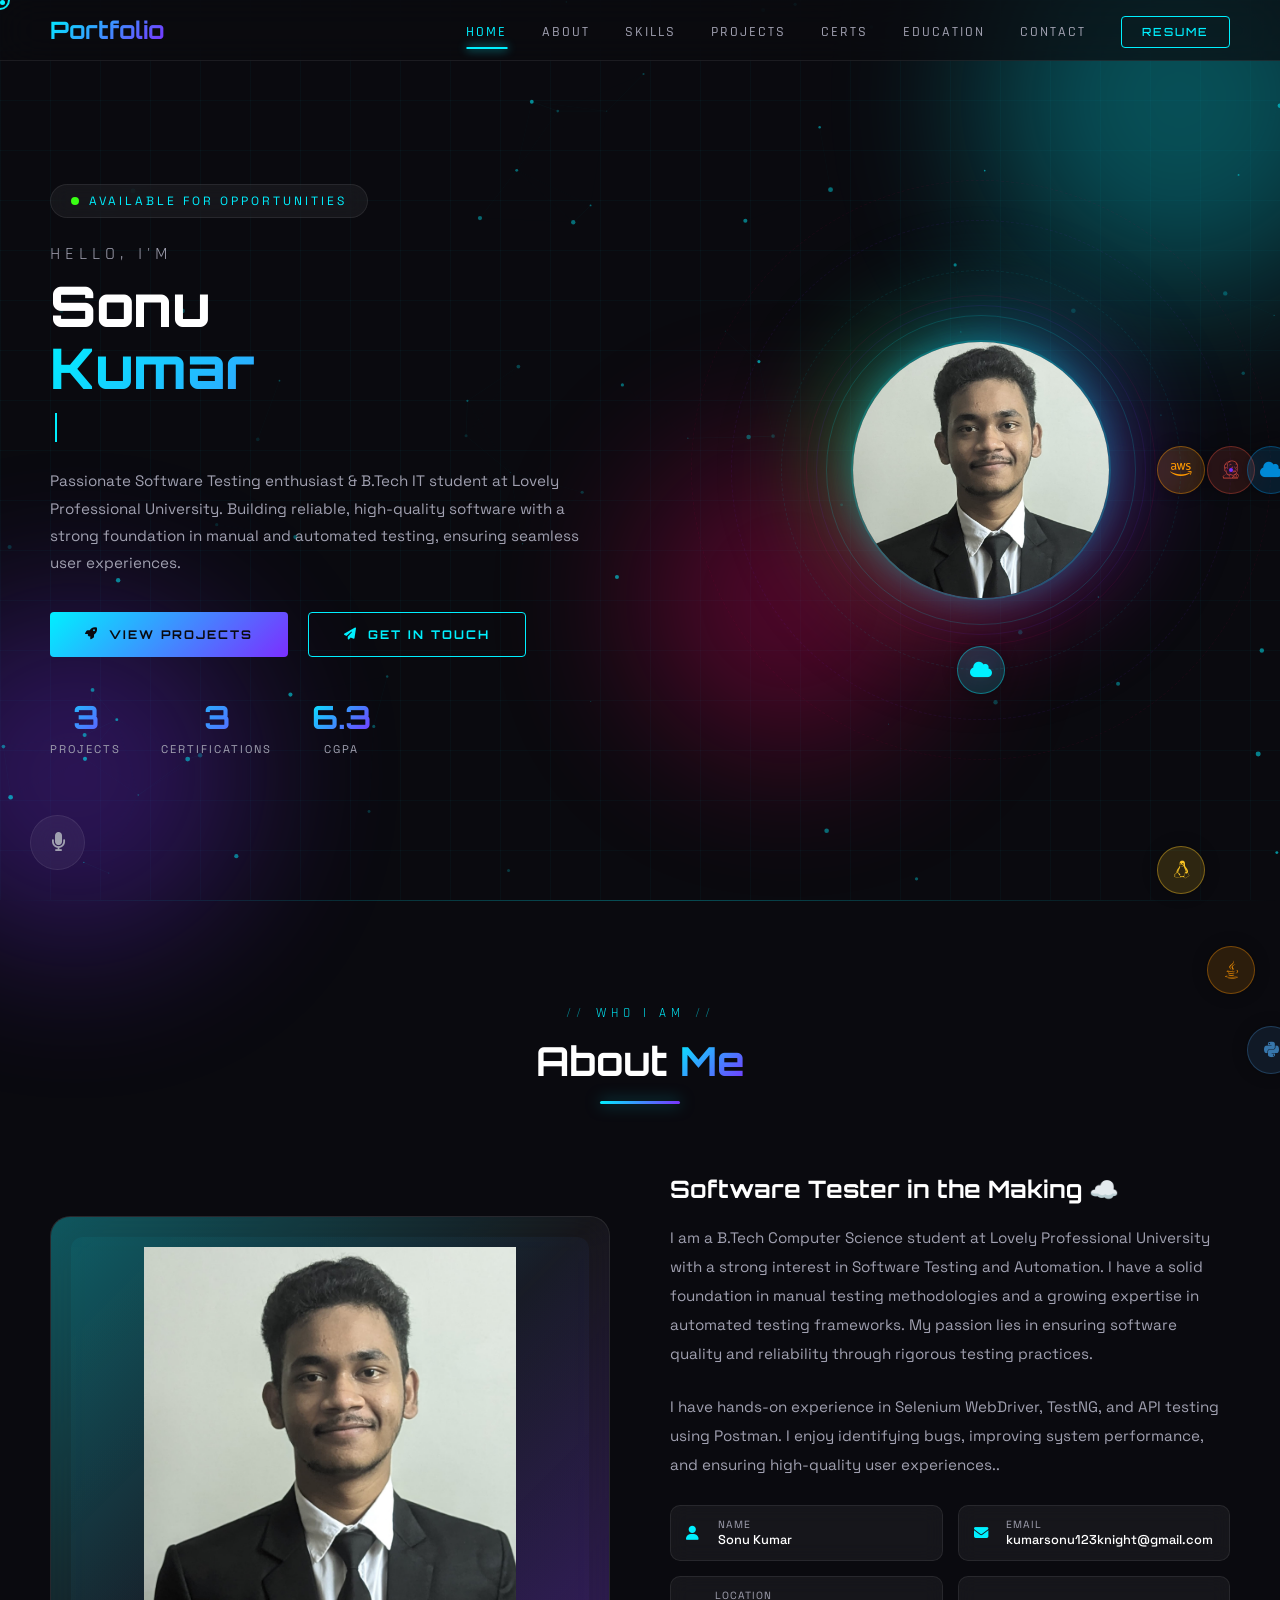
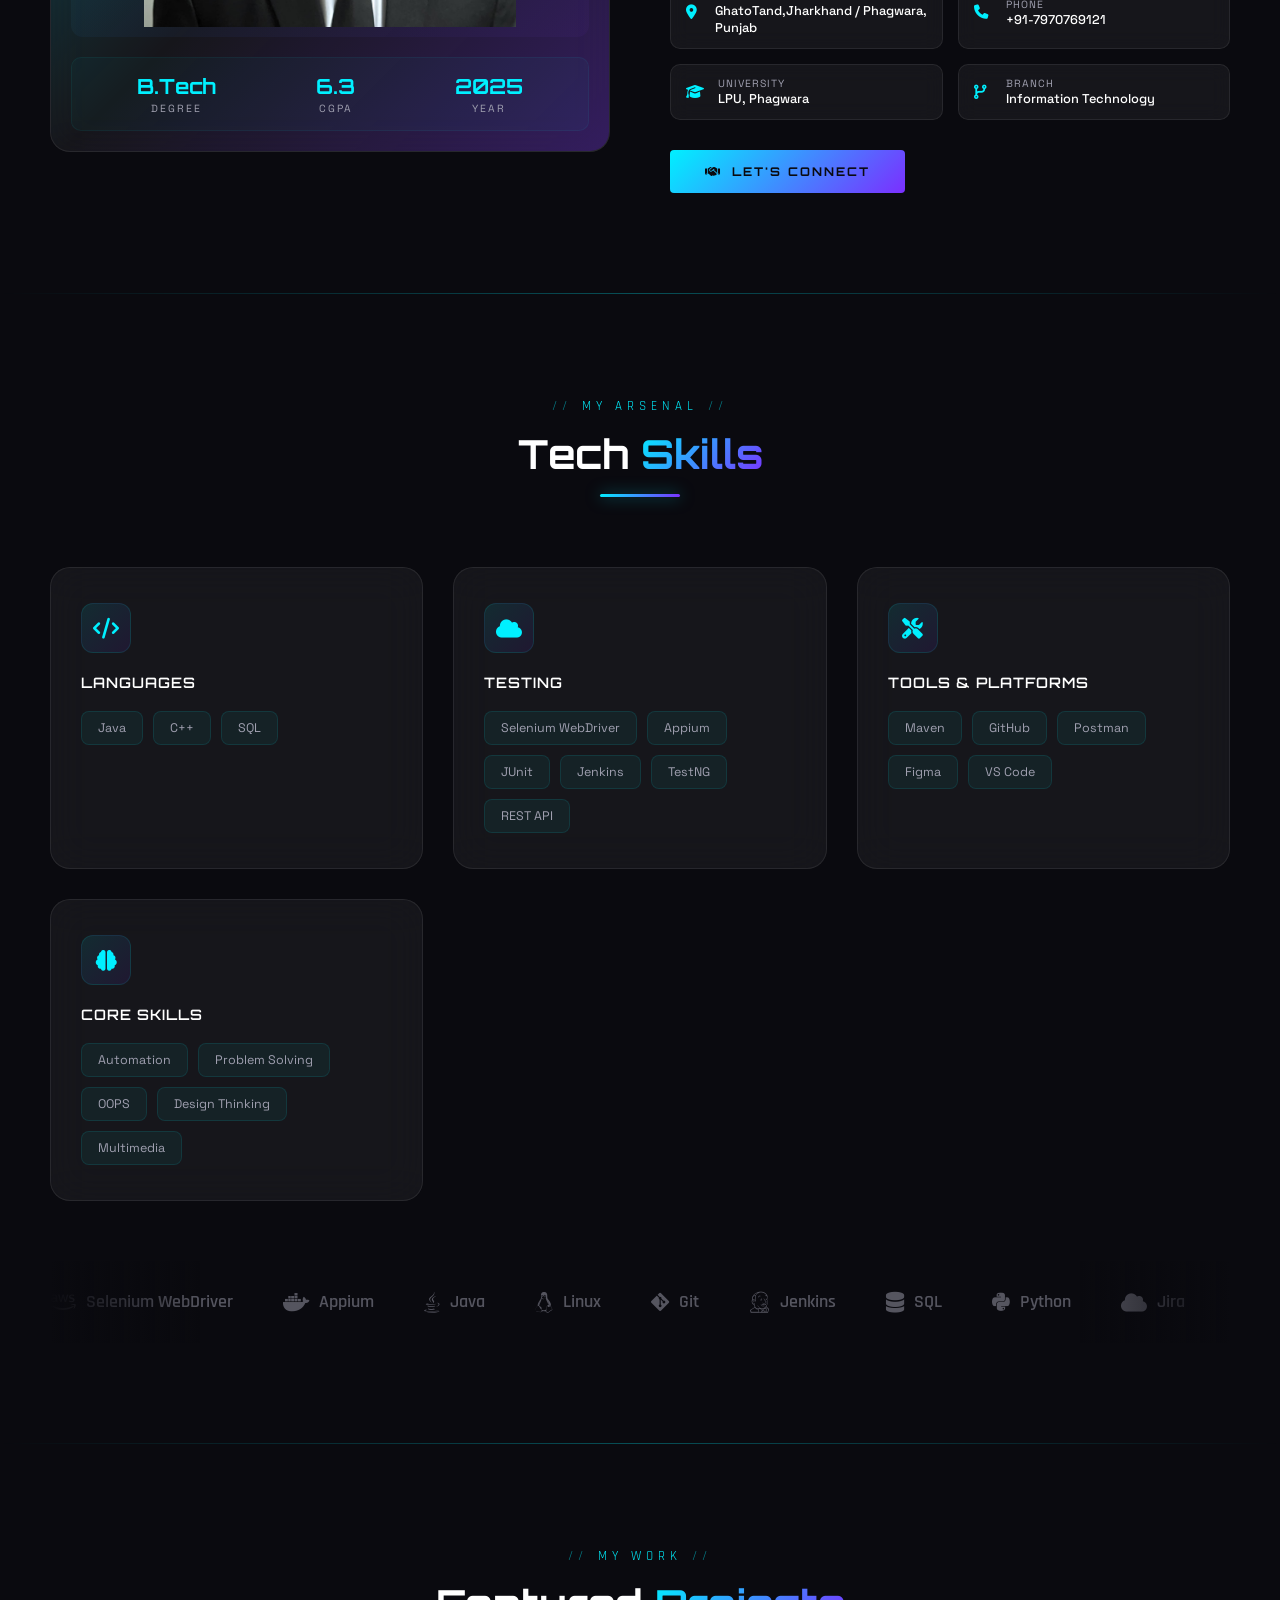
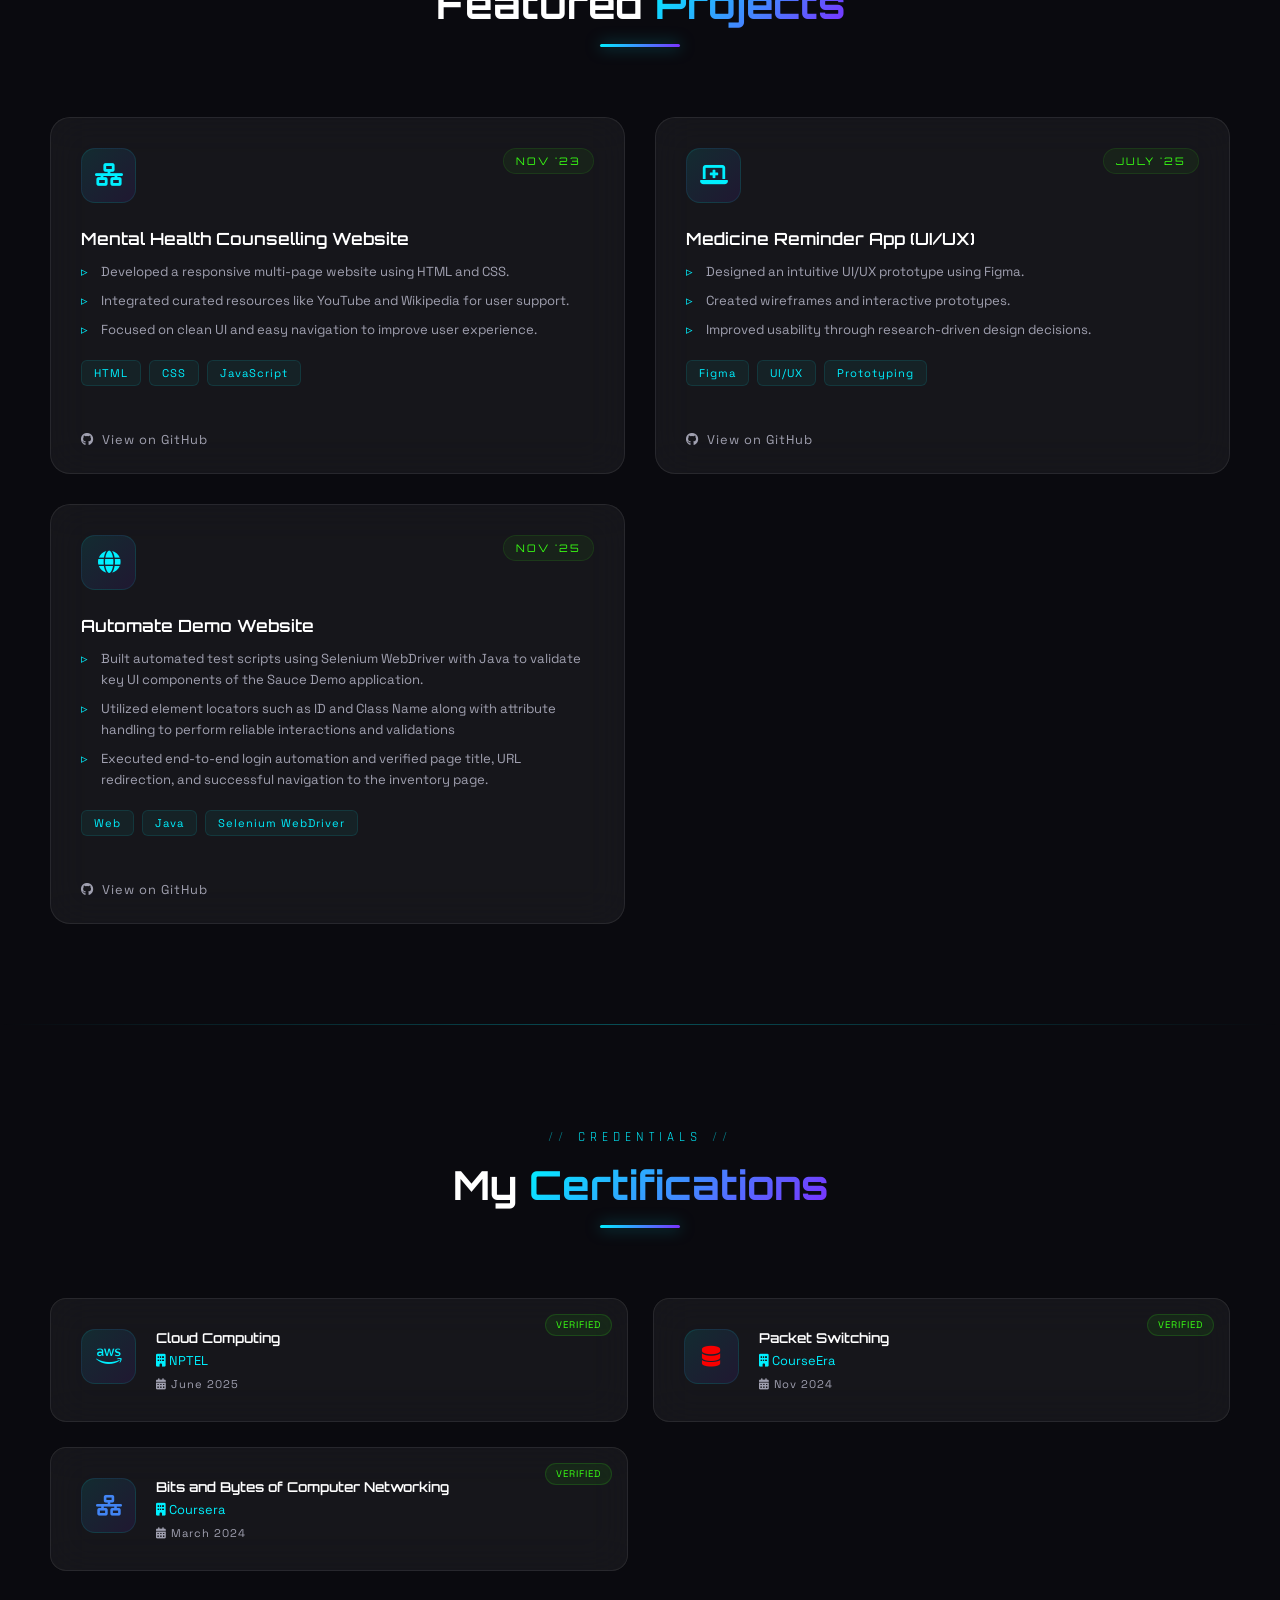
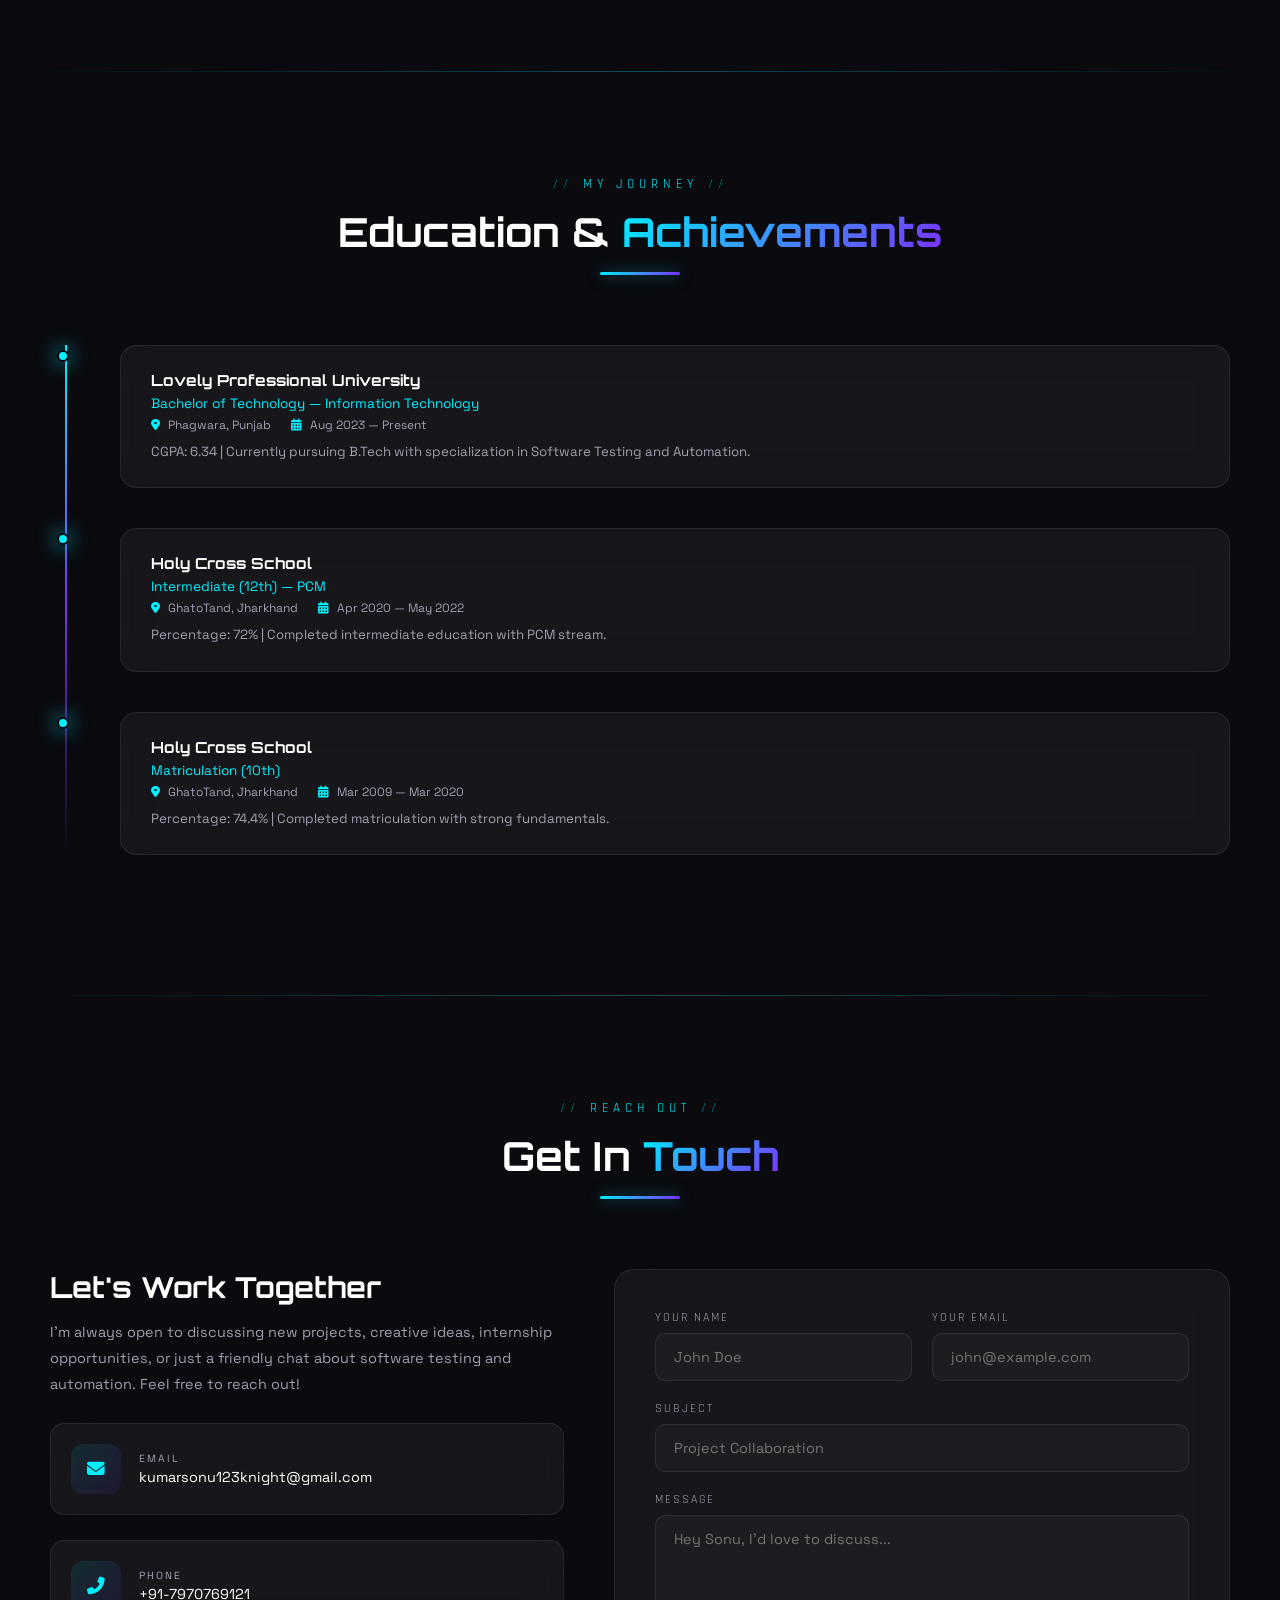
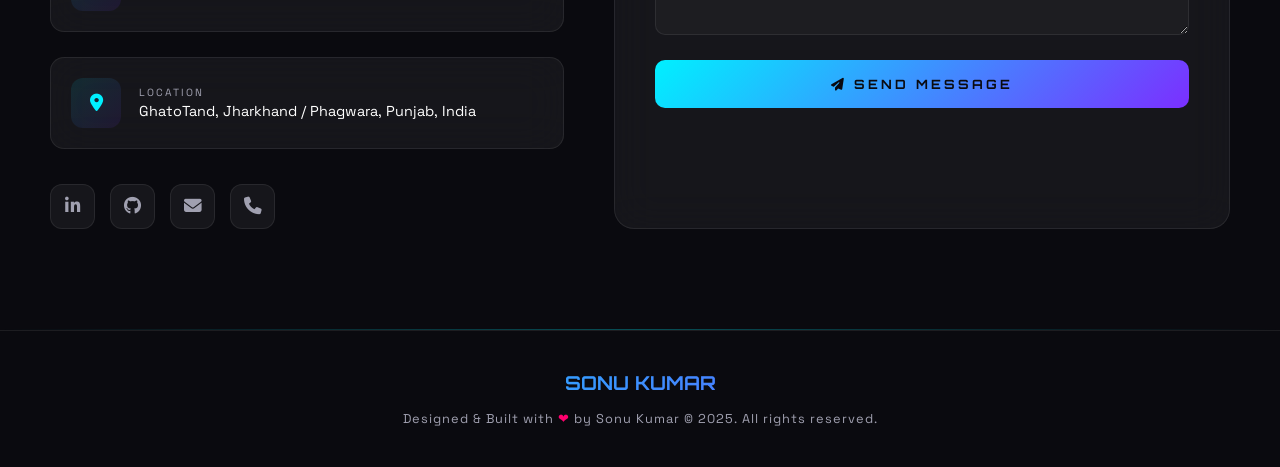
==== index2.html @ df50137b "SonuXPortfolio" ====
<!DOCTYPE html>
<html lang="en">



<!DOCTYPE html>
<html lang="en">
<head>
    <meta charset="UTF-8">
    <meta name="viewport" content="width=device-width, initial-scale=1.0">
    <title>Sonu Kumar | Software Testing Enthusiast</title>
    <link href="https://fonts.googleapis.com/css2?family=Orbitron:wght@400;500;600;700;800;900&family=Rajdhani:wght@300;400;500;600;700&family=Space+Grotesk:wght@300;400;500;600;700&display=swap" rel="stylesheet">
    <link rel="stylesheet" href="https://cdnjs.cloudflare.com/ajax/libs/font-awesome/6.5.0/css/all.min.css">
    <style>
        /* ===== CSS VARIABLES ===== */
        :root {
            --primary: #00f0ff;
            --secondary: #7b2fff;
            --accent: #ff006e;
            --neon-green: #39ff14;
            --neon-blue: #00f0ff;
            --neon-purple: #7b2fff;
            --neon-pink: #ff006e;
            --dark-bg: #0a0a0f;
            --card-bg: rgba(255, 255, 255, 0.03);
            --glass-bg: rgba(255, 255, 255, 0.05);
            --glass-border: rgba(255, 255, 255, 0.08);
            --text-primary: #ffffff;
            --text-secondary: #a0a0b0;
            --gradient-1: linear-gradient(135deg, #00f0ff, #7b2fff);
            --gradient-2: linear-gradient(135deg, #7b2fff, #ff006e);
            --gradient-3: linear-gradient(135deg, #ff006e, #00f0ff);
        }

        /* ===== RESET & BASE ===== */
        * {
            margin: 0;
            padding: 0;
            box-sizing: border-box;
        }

        html {
            scroll-behavior: smooth;
            scrollbar-width: thin;
            scrollbar-color: var(--primary) var(--dark-bg);
        }

        ::-webkit-scrollbar {
            width: 6px;
        }

        ::-webkit-scrollbar-track {
            background: var(--dark-bg);
        }

        ::-webkit-scrollbar-thumb {
            background: var(--primary);
            border-radius: 3px;
        }

        body {
            font-family: 'Space Grotesk', sans-serif;
            background: var(--dark-bg);
            color: var(--text-primary);
            overflow-x: hidden;
            position: relative;
        }

        /* ===== ANIMATED BACKGROUND ===== */
        .bg-animation {
            position: fixed;
            top: 0;
            left: 0;
            width: 100%;
            height: 100%;
            z-index: -2;
            background: var(--dark-bg);
        }

        .bg-grid {
            position: fixed;
            top: 0;
            left: 0;
            width: 100%;
            height: 100%;
            z-index: -1;
            background-image: 
                linear-gradient(rgba(0, 240, 255, 0.03) 1px, transparent 1px),
                linear-gradient(90deg, rgba(0, 240, 255, 0.03) 1px, transparent 1px);
            background-size: 50px 50px;
            animation: gridMove 20s linear infinite;
        }

        @keyframes gridMove {
            0% { transform: translate(0, 0); }
            100% { transform: translate(50px, 50px); }
        }

        .floating-orb {
            position: fixed;
            border-radius: 50%;
            filter: blur(80px);
            opacity: 0.3;
            animation: floatOrb 15s ease-in-out infinite;
            z-index: -1;
        }

        .orb-1 {
            width: 400px;
            height: 400px;
            background: var(--primary);
            top: -100px;
            right: -100px;
            animation-delay: 0s;
        }

        .orb-2 {
            width: 350px;
            height: 350px;
            background: var(--secondary);
            bottom: -50px;
            left: -100px;
            animation-delay: -5s;
        }

        .orb-3 {
            width: 300px;
            height: 300px;
            background: var(--accent);
            top: 50%;
            left: 50%;
            animation-delay: -10s;
        }

        @keyframes floatOrb {
            0%, 100% { transform: translate(0, 0) scale(1); }
            25% { transform: translate(100px, -50px) scale(1.1); }
            50% { transform: translate(-50px, 100px) scale(0.9); }
            75% { transform: translate(-100px, -100px) scale(1.05); }
        }

        /* ===== PARTICLE CANVAS ===== */
        #particles-canvas {
            position: fixed;
            top: 0;
            left: 0;
            width: 100%;
            height: 100%;
            z-index: -1;
            pointer-events: none;
        }

        /* ===== CURSOR ===== */
        .custom-cursor {
            width: 20px;
            height: 20px;
            border: 2px solid var(--primary);
            border-radius: 50%;
            position: fixed;
            pointer-events: none;
            z-index: 10000;
            transition: transform 0.1s ease, background 0.3s ease;
            mix-blend-mode: difference;
        }

        .cursor-dot {
            width: 5px;
            height: 5px;
            background: var(--primary);
            border-radius: 50%;
            position: fixed;
            pointer-events: none;
            z-index: 10001;
            transition: transform 0.05s ease;
        }

        /* ===== LOADING SCREEN ===== */
        .loader-screen {
            position: fixed;
            top: 0;
            left: 0;
            width: 100%;
            height: 100%;
            background: var(--dark-bg);
            z-index: 9999;
            display: flex;
            flex-direction: column;
            align-items: center;
            justify-content: center;
            transition: opacity 0.8s ease, visibility 0.8s ease;
        }

        .loader-screen.hidden {
            opacity: 0;
            visibility: hidden;
        }

        .loader-text {
            font-family: 'Orbitron', sans-serif;
            font-size: 1.5rem;
            color: var(--primary);
            margin-bottom: 30px;
            letter-spacing: 8px;
            animation: loaderPulse 1.5s ease-in-out infinite;
        }

        @keyframes loaderPulse {
            0%, 100% { opacity: 0.3; }
            50% { opacity: 1; }
        }

        .loader-bar-container {
            width: 300px;
            height: 3px;
            background: rgba(255, 255, 255, 0.1);
            border-radius: 2px;
            overflow: hidden;
        }

        .loader-bar {
            width: 0%;
            height: 100%;
            background: var(--gradient-1);
            border-radius: 2px;
            animation: loadBar 2s ease-in-out forwards;
        }

        @keyframes loadBar {
            0% { width: 0%; }
            50% { width: 70%; }
            100% { width: 100%; }
        }

        .loader-percent {
            font-family: 'Orbitron', sans-serif;
            font-size: 0.8rem;
            color: var(--text-secondary);
            margin-top: 15px;
            letter-spacing: 3px;
        }

        /* ===== NAVBAR ===== */
        .navbar {
            position: fixed;
            top: 0;
            left: 0;
            width: 100%;
            padding: 15px 50px;
            display: flex;
            justify-content: space-between;
            align-items: center;
            z-index: 1000;
            backdrop-filter: blur(20px);
            -webkit-backdrop-filter: blur(20px);
            background: rgba(10, 10, 15, 0.7);
            border-bottom: 1px solid var(--glass-border);
            transition: all 0.3s ease;
        }

        .navbar.scrolled {
            padding: 10px 50px;
            background: rgba(10, 10, 15, 0.9);
        }

        .nav-logo {
            font-family: 'Orbitron', sans-serif;
            font-size: 1.5rem;
            font-weight: 700;
            background: var(--gradient-1);
            -webkit-background-clip: text;
            -webkit-text-fill-color: transparent;
            background-clip: text;
            cursor: pointer;
            position: relative;
        }

        .nav-logo::after {
            content: '';
            position: absolute;
            bottom: -5px;
            left: 0;
            width: 100%;
            height: 2px;
            background: var(--gradient-1);
            transform: scaleX(0);
            transition: transform 0.3s ease;
        }

        .nav-logo:hover::after {
            transform: scaleX(1);
        }

        .nav-links {
            display: flex;
            gap: 35px;
            list-style: none;
            align-items: center;
        }

        .nav-links a {
            text-decoration: none;
            color: var(--text-secondary);
            font-size: 0.85rem;
            font-weight: 500;
            letter-spacing: 2px;
            text-transform: uppercase;
            transition: all 0.3s ease;
            position: relative;
            font-family: 'Rajdhani', sans-serif;
        }

        .nav-links a::before {
            content: '';
            position: absolute;
            bottom: -8px;
            left: 50%;
            transform: translateX(-50%);
            width: 0;
            height: 2px;
            background: var(--primary);
            transition: width 0.3s ease;
            box-shadow: 0 0 10px var(--primary);
        }

        .nav-links a:hover {
            color: var(--primary);
        }

        .nav-links a:hover::before {
            width: 100%;
        }

        .nav-links a.active {
            color: var(--primary);
        }

        .nav-links a.active::before {
            width: 100%;
        }

        .nav-resume-btn {
            padding: 8px 20px;
            border: 1px solid var(--primary);
            border-radius: 4px;
            color: var(--primary) !important;
            font-family: 'Orbitron', sans-serif !important;
            font-size: 0.7rem !important;
            letter-spacing: 2px !important;
            transition: all 0.3s ease !important;
            position: relative;
            overflow: hidden;
        }

        .nav-resume-btn::before {
            content: '';
            position: absolute;
            top: 0;
            left: -100%;
            width: 100%;
            height: 100%;
            background: var(--primary);
            transition: left 0.3s ease;
            z-index: -1;
        }

        .nav-resume-btn:hover {
            color: var(--dark-bg) !important;
        }

        .nav-resume-btn:hover::before {
            left: 0;
        }

        .hamburger {
            display: none;
            flex-direction: column;
            cursor: pointer;
            gap: 5px;
            z-index: 1001;
        }

        .hamburger span {
            width: 25px;
            height: 2px;
            background: var(--primary);
            transition: all 0.3s ease;
        }

        .hamburger.active span:nth-child(1) {
            transform: rotate(45deg) translate(5px, 5px);
        }

        .hamburger.active span:nth-child(2) {
            opacity: 0;
        }

        .hamburger.active span:nth-child(3) {
            transform: rotate(-45deg) translate(5px, -5px);
        }

        /* ===== HERO SECTION ===== */
        .hero {
            min-height: 100vh;
            display: flex;
            align-items: center;
            justify-content: center;
            padding: 120px 50px 80px;
            position: relative;
        }

        .hero-content {
            display: flex;
            align-items: center;
            justify-content: space-between;
            max-width: 1300px;
            width: 100%;
            gap: 60px;
        }

        .hero-text {
            flex: 1;
        }

        .hero-badge {
            display: inline-flex;
            align-items: center;
            gap: 10px;
            padding: 8px 20px;
            background: var(--glass-bg);
            border: 1px solid var(--glass-border);
            border-radius: 50px;
            font-size: 0.75rem;
            letter-spacing: 3px;
            text-transform: uppercase;
            color: var(--primary);
            margin-bottom: 25px;
            backdrop-filter: blur(10px);
            animation: fadeInUp 1s ease 0.3s both;
        }

        .hero-badge .pulse-dot {
            width: 8px;
            height: 8px;
            background: var(--neon-green);
            border-radius: 50%;
            animation: pulseDot 2s ease-in-out infinite;
        }

        @keyframes pulseDot {
            0%, 100% { opacity: 1; transform: scale(1); }
            50% { opacity: 0.5; transform: scale(1.5); }
        }

        .hero-greeting {
            font-family: 'Rajdhani', sans-serif;
            font-size: 1.1rem;
            color: var(--text-secondary);
            letter-spacing: 5px;
            text-transform: uppercase;
            margin-bottom: 10px;
            animation: fadeInUp 1s ease 0.5s both;
        }

        .hero-name {
            font-family: 'Orbitron', sans-serif;
            font-size: 3.5rem;
            font-weight: 800;
            line-height: 1.1;
            margin-bottom: 15px;
            animation: fadeInUp 1s ease 0.7s both;
        }

        .hero-name .first-name {
            display: block;
            color: var(--text-primary);
        }

        .hero-name .last-name {
            display: block;
            background: var(--gradient-1);
            -webkit-background-clip: text;
            -webkit-text-fill-color: transparent;
            background-clip: text;
        }

        .hero-title {
            font-family: 'Rajdhani', sans-serif;
            font-size: 1.4rem;
            color: var(--text-secondary);
            margin-bottom: 25px;
            animation: fadeInUp 1s ease 0.9s both;
        }

        .hero-title .typed-text {
            color: var(--primary);
            border-right: 2px solid var(--primary);
            padding-right: 5px;
            animation: blink 1s step-end infinite;
        }

        @keyframes blink {
            50% { border-color: transparent; }
        }

        .hero-description {
            font-size: 0.95rem;
            color: var(--text-secondary);
            line-height: 1.8;
            max-width: 550px;
            margin-bottom: 35px;
            animation: fadeInUp 1s ease 1.1s both;
        }

        .hero-buttons {
            display: flex;
            gap: 20px;
            margin-bottom: 40px;
            animation: fadeInUp 1s ease 1.3s both;
        }

        .btn-primary {
            padding: 14px 35px;
            background: var(--gradient-1);
            color: var(--dark-bg);
            font-family: 'Orbitron', sans-serif;
            font-size: 0.75rem;
            font-weight: 700;
            letter-spacing: 2px;
            text-transform: uppercase;
            border: none;
            border-radius: 4px;
            cursor: pointer;
            text-decoration: none;
            display: inline-flex;
            align-items: center;
            gap: 10px;
            transition: all 0.3s ease;
            position: relative;
            overflow: hidden;
        }

        .btn-primary:hover {
            transform: translateY(-3px);
            box-shadow: 0 10px 40px rgba(0, 240, 255, 0.3);
        }

        .btn-secondary {
            padding: 14px 35px;
            background: transparent;
            color: var(--primary);
            font-family: 'Orbitron', sans-serif;
            font-size: 0.75rem;
            font-weight: 700;
            letter-spacing: 2px;
            text-transform: uppercase;
            border: 1px solid var(--primary);
            border-radius: 4px;
            cursor: pointer;
            text-decoration: none;
            display: inline-flex;
            align-items: center;
            gap: 10px;
            transition: all 0.3s ease;
        }

        .btn-secondary:hover {
            background: rgba(0, 240, 255, 0.1);
            transform: translateY(-3px);
            box-shadow: 0 10px 40px rgba(0, 240, 255, 0.15);
        }

        .hero-stats {
            display: flex;
            gap: 40px;
            animation: fadeInUp 1s ease 1.5s both;
        }

        .stat-item {
            text-align: center;
        }

        .stat-number {
            font-family: 'Orbitron', sans-serif;
            font-size: 2rem;
            font-weight: 700;
            background: var(--gradient-1);
            -webkit-background-clip: text;
            -webkit-text-fill-color: transparent;
            background-clip: text;
        }

        .stat-label {
            font-size: 0.7rem;
            color: var(--text-secondary);
            letter-spacing: 2px;
            text-transform: uppercase;
            margin-top: 5px;
        }

        /* Hero Image/Visual */
        .hero-visual {
            flex: 0.8;
            display: flex;
            justify-content: center;
            align-items: center;
            animation: fadeInUp 1s ease 1s both;
        }

        /* ===== EPIC ORBITING SKILLS SYSTEM ===== */
        .hero-image-container {
            position: relative;
            width: 350px;
            height: 350px;
        }

        /* Neon Glow Behind Image */
        .hero-image-glow {
            position: absolute;
            top: 50%;
            left: 50%;
            transform: translate(-50%, -50%);
            width: 280px;
            height: 280px;
            border-radius: 50%;
            background: radial-gradient(circle, rgba(0,240,255,0.25) 0%, rgba(123,47,255,0.15) 40%, rgba(255,0,110,0.08) 70%, transparent 100%);
            filter: blur(30px);
            animation: glowPulse 4s ease-in-out infinite;
            z-index: 0;
        }

        .hero-image-glow::before {
            content: '';
            position: absolute;
            top: -20px;
            left: -20px;
            right: -20px;
            bottom: -20px;
            border-radius: 50%;
            background: conic-gradient(from 0deg, var(--primary), var(--secondary), var(--accent), var(--neon-green), var(--primary));
            filter: blur(40px);
            opacity: 0.3;
            animation: glowRotate 6s linear infinite;
        }

        .hero-image-glow::after {
            content: '';
            position: absolute;
            top: 10px;
            left: 10px;
            right: 10px;
            bottom: 10px;
            border-radius: 50%;
            background: radial-gradient(circle, rgba(0,240,255,0.3), transparent 70%);
            animation: glowPulse 3s ease-in-out infinite alternate;
        }

        @keyframes glowPulse {
            0%, 100% { opacity: 0.6; transform: translate(-50%, -50%) scale(1); }
            50% { opacity: 1; transform: translate(-50%, -50%) scale(1.1); }
        }

        @keyframes glowRotate {
            from { transform: rotate(0deg); }
            to { transform: rotate(360deg); }
        }

        /* Neon Ring Borders */
        .neon-ring {
            position: absolute;
            top: 50%;
            left: 50%;
            transform: translate(-50%, -50%);
            border-radius: 50%;
            border: 1px solid;
            animation: ringPulse 3s ease-in-out infinite;
        }

        .neon-ring-1 {
            width: 310px;
            height: 310px;
            border-color: rgba(0, 240, 255, 0.15);
            animation-delay: 0s;
        }

        .neon-ring-2 {
            width: 330px;
            height: 330px;
            border-color: rgba(123, 47, 255, 0.1);
            animation-delay: -1s;
        }

        .neon-ring-3 {
            width: 350px;
            height: 350px;
            border-color: rgba(255, 0, 110, 0.08);
            animation-delay: -2s;
        }

        @keyframes ringPulse {
            0%, 100% { opacity: 0.3; transform: translate(-50%, -50%) scale(1); }
            50% { opacity: 0.8; transform: translate(-50%, -50%) scale(1.03); }
        }

        /* Orbit Paths - visible dotted rings */
        .orbit-path {
            position: absolute;
            top: 50%;
            left: 50%;
            transform: translate(-50%, -50%);
            border-radius: 50%;
            border: 1px dashed rgba(0, 240, 255, 0.08);
        }

        .orbit-path-1 {
            width: 400px;
            height: 400px;
        }

        .orbit-path-2 {
            width: 500px;
            height: 500px;
            border-color: rgba(123, 47, 255, 0.08);
        }

        .orbit-path-3 {
            width: 580px;
            height: 580px;
            border-color: rgba(255, 0, 110, 0.06);
        }

        /* Orbit Rings */
        .orbit-ring {
            position: absolute;
            top: 50%;
            left: 50%;
            border-radius: 50%;
            transform-style: preserve-3d;
        }

        .orbit-ring-1 {
            width: 400px;
            height: 400px;
            animation: orbit3D_1 12s linear infinite;
        }

        .orbit-ring-2 {
            width: 500px;
            height: 500px;
            animation: orbit3D_2 18s linear infinite reverse;
        }

        .orbit-ring-3 {
            width: 580px;
            height: 580px;
            animation: orbit3D_3 24s linear infinite;
        }

        @keyframes orbit3D_1 {
            0% { transform: translate(-50%, -50%) rotateX(65deg) rotateZ(0deg); }
            100% { transform: translate(-50%, -50%) rotateX(65deg) rotateZ(360deg); }
        }

        @keyframes orbit3D_2 {
            0% { transform: translate(-50%, -50%) rotateX(70deg) rotateY(15deg) rotateZ(0deg); }
            100% { transform: translate(-50%, -50%) rotateX(70deg) rotateY(15deg) rotateZ(360deg); }
        }

        @keyframes orbit3D_3 {
            0% { transform: translate(-50%, -50%) rotateX(60deg) rotateY(-10deg) rotateZ(0deg); }
            100% { transform: translate(-50%, -50%) rotateX(60deg) rotateY(-10deg) rotateZ(360deg); }
        }

        /* Orbit Skill Nodes */
        .orbit-node {
            position: absolute;
            width: 48px;
            height: 48px;
            border-radius: 50%;
            display: flex;
            align-items: center;
            justify-content: center;
            font-size: 1.1rem;
            backdrop-filter: blur(10px);
            border: 1px solid;
            cursor: pointer;
            transition: all 0.3s ease;
            box-shadow: 0 0 15px rgba(0,0,0,0.3);
        }

        .orbit-node::after {
            content: attr(data-label);
            position: absolute;
            bottom: -22px;
            left: 50%;
            transform: translateX(-50%);
            font-family: 'Orbitron', sans-serif;
            font-size: 0.5rem;
            letter-spacing: 1px;
            white-space: nowrap;
            opacity: 0;
            transition: opacity 0.3s ease;
            color: var(--text-secondary);
        }

        .orbit-node:hover {
            transform: scale(1.3) !important;
            z-index: 10;
        }

        .orbit-node:hover::after {
            opacity: 1;
        }

        /* Counter-rotate nodes to keep icons upright */
        .orbit-ring-1 .orbit-node {
            animation: counterOrbit1 12s linear infinite;
        }
        .orbit-ring-2 .orbit-node {
            animation: counterOrbit2 18s linear infinite reverse;
        }
        .orbit-ring-3 .orbit-node {
            animation: counterOrbit3 24s linear infinite;
        }

        @keyframes counterOrbit1 {
            from { transform: rotateZ(0deg) rotateX(-65deg); }
            to { transform: rotateZ(-360deg) rotateX(-65deg); }
        }
        @keyframes counterOrbit2 {
            from { transform: rotateZ(0deg) rotateX(-70deg); }
            to { transform: rotateZ(-360deg) rotateX(-70deg); }
        }
        @keyframes counterOrbit3 {
            from { transform: rotateZ(0deg) rotateX(-60deg); }
            to { transform: rotateZ(-360deg) rotateX(-60deg); }
        }

        /* Node positions around orbit */
        .orbit-ring-1 .orbit-node:nth-child(1) { top: -24px; left: 50%; margin-left: -24px; }
        .orbit-ring-1 .orbit-node:nth-child(2) { top: 50%; right: -24px; margin-top: -24px; }
        .orbit-ring-1 .orbit-node:nth-child(3) { bottom: -24px; left: 50%; margin-left: -24px; }
        .orbit-ring-1 .orbit-node:nth-child(4) { top: 50%; left: -24px; margin-top: -24px; }

        .orbit-ring-2 .orbit-node:nth-child(1) { top: -24px; left: 50%; margin-left: -24px; }
        .orbit-ring-2 .orbit-node:nth-child(2) { top: 50%; right: -24px; margin-top: -24px; }
        .orbit-ring-2 .orbit-node:nth-child(3) { bottom: -24px; left: 50%; margin-left: -24px; }

        .orbit-ring-3 .orbit-node:nth-child(1) { top: -24px; left: 50%; margin-left: -24px; }
        .orbit-ring-3 .orbit-node:nth-child(2) { bottom: -24px; left: 50%; margin-left: -24px; }

        /* Node Colors */
        .node-aws { background: rgba(255,153,0,0.15); border-color: rgba(255,153,0,0.4); color: #FF9900; }
        .node-aws:hover { box-shadow: 0 0 25px rgba(255,153,0,0.5); }

        .node-docker { background: rgba(36,150,237,0.15); border-color: rgba(36,150,237,0.4); color: #2496ED; }
        .node-docker:hover { box-shadow: 0 0 25px rgba(36,150,237,0.5); }

        .node-linux { background: rgba(252,198,36,0.15); border-color: rgba(252,198,36,0.4); color: #FCC624; }
        .node-linux:hover { box-shadow: 0 0 25px rgba(252,198,36,0.5); }

        .node-cloud { background: rgba(0,240,255,0.15); border-color: rgba(0,240,255,0.4); color: #00f0ff; }
        .node-cloud:hover { box-shadow: 0 0 25px rgba(0,240,255,0.5); }

        .node-jenkins { background: rgba(210,73,57,0.15); border-color: rgba(210,73,57,0.4); color: #D24939; }
        .node-jenkins:hover { box-shadow: 0 0 25px rgba(210,73,57,0.5); }

        .node-git { background: rgba(240,80,50,0.15); border-color: rgba(240,80,50,0.4); color: #F05032; }
        .node-git:hover { box-shadow: 0 0 25px rgba(240,80,50,0.5); }

        .node-azure { background: rgba(0,137,214,0.15); border-color: rgba(0,137,214,0.4); color: #0089D6; }
        .node-azure:hover { box-shadow: 0 0 25px rgba(0,137,214,0.5); }

        .node-java { background: rgba(237,139,0,0.15); border-color: rgba(237,139,0,0.4); color: #ED8B00; }
        .node-java:hover { box-shadow: 0 0 25px rgba(237,139,0,0.5); }

        .node-python { background: rgba(55,118,171,0.15); border-color: rgba(55,118,171,0.4); color: #3776AB; }
        .node-python:hover { box-shadow: 0 0 25px rgba(55,118,171,0.5); }

        /* Particle Sparks on orbits */
        .orbit-spark {
            position: absolute;
            width: 4px;
            height: 4px;
            border-radius: 50%;
            background: var(--primary);
            box-shadow: 0 0 10px var(--primary), 0 0 20px var(--primary);
        }

        .orbit-ring-1 .orbit-spark { top: 50%; left: -2px; margin-top: -2px; }
        .orbit-ring-2 .orbit-spark { top: -2px; left: 50%; margin-left: -2px; background: var(--secondary); box-shadow: 0 0 10px var(--secondary); }
        .orbit-ring-3 .orbit-spark { bottom: -2px; right: 30%; background: var(--accent); box-shadow: 0 0 10px var(--accent); }

        /* Hero Image Wrapper Update */
        .hero-image-wrapper {
            width: 260px;
            height: 260px;
            border-radius: 50%;
            overflow: hidden;
            position: relative;
            margin: 45px auto;
            z-index: 2;
            border: 2px solid rgba(0, 240, 255, 0.3);
            box-shadow: 
                0 0 30px rgba(0, 240, 255, 0.2),
                0 0 60px rgba(0, 240, 255, 0.1),
                inset 0 0 30px rgba(0, 0, 0, 0.3);
        }

        .hero-image-wrapper img {
            width: 100%;
            height: 100%;
            object-fit: cover;
        }

        .hero-image-placeholder {
            width: 100%;
            height: 100%;
            display: flex;
            align-items: center;
            justify-content: center;
            background: linear-gradient(135deg, rgba(0, 240, 255, 0.1), rgba(123, 47, 255, 0.1));
            font-family: 'Orbitron', sans-serif;
            font-size: 4rem;
            font-weight: 700;
            color: var(--primary);
        }

        /* Voice Command Button */
        .voice-cmd-btn {
            position: fixed;
            bottom: 30px;
            left: 30px;
            width: 55px;
            height: 55px;
            border-radius: 50%;
            background: var(--glass-bg);
            border: 1px solid var(--glass-border);
            backdrop-filter: blur(20px);
            display: flex;
            align-items: center;
            justify-content: center;
            cursor: pointer;
            z-index: 999;
            transition: all 0.3s ease;
            color: var(--text-secondary);
            font-size: 1.2rem;
        }

        .voice-cmd-btn:hover {
            border-color: var(--primary);
            color: var(--primary);
            box-shadow: 0 0 25px rgba(0, 240, 255, 0.2);
            transform: scale(1.05);
        }

        .voice-cmd-btn.listening {
            border-color: var(--accent);
            color: var(--accent);
            animation: voicePulse 1s ease-in-out infinite;
            box-shadow: 0 0 30px rgba(255, 0, 110, 0.3);
        }

        @keyframes voicePulse {
            0%, 100% { box-shadow: 0 0 20px rgba(255, 0, 110, 0.2); }
            50% { box-shadow: 0 0 40px rgba(255, 0, 110, 0.5); }
        }

        .voice-cmd-btn .mic-waves {
            position: absolute;
            width: 100%;
            height: 100%;
            border-radius: 50%;
            border: 2px solid var(--accent);
            opacity: 0;
            animation: none;
        }

        .voice-cmd-btn.listening .mic-waves {
            animation: micWave 1.5s ease-out infinite;
        }

        .voice-cmd-btn.listening .mic-waves:nth-child(2) {
            animation-delay: 0.5s;
        }

        .voice-cmd-btn.listening .mic-waves:nth-child(3) {
            animation-delay: 1s;
        }

        @keyframes micWave {
            0% { transform: scale(1); opacity: 0.6; }
            100% { transform: scale(2); opacity: 0; }
        }

        /* Voice Tooltip */
        .voice-tooltip {
            position: fixed;
            bottom: 95px;
            left: 15px;
            background: rgba(10, 10, 15, 0.95);
            border: 1px solid var(--glass-border);
            border-radius: 12px;
            padding: 15px 18px;
            backdrop-filter: blur(20px);
            z-index: 999;
            opacity: 0;
            visibility: hidden;
            transition: all 0.3s ease;
            max-width: 220px;
        }

        .voice-tooltip.show {
            opacity: 1;
            visibility: visible;
        }

        .voice-tooltip h4 {
            font-family: 'Orbitron', sans-serif;
            font-size: 0.65rem;
            color: var(--primary);
            margin-bottom: 10px;
            letter-spacing: 2px;
        }

        .voice-tooltip ul {
            list-style: none;
        }

        .voice-tooltip ul li {
            font-size: 0.72rem;
            color: var(--text-secondary);
            padding: 4px 0;
            display: flex;
            align-items: center;
            gap: 6px;
        }

        .voice-tooltip ul li i {
            color: var(--primary);
            font-size: 0.6rem;
        }

        .voice-feedback {
            position: fixed;
            bottom: 95px;
            left: 95px;
            background: rgba(10, 10, 15, 0.95);
            border: 1px solid rgba(0, 240, 255, 0.2);
            border-radius: 10px;
            padding: 10px 18px;
            backdrop-filter: blur(20px);
            z-index: 999;
            font-size: 0.75rem;
            color: var(--primary);
            font-family: 'Rajdhani', sans-serif;
            letter-spacing: 1px;
            opacity: 0;
            visibility: hidden;
            transition: all 0.3s ease;
            white-space: nowrap;
        }

        .voice-feedback.show {
            opacity: 1;
            visibility: visible;
        }

        .voice-feedback i {
            margin-right: 6px;
        }

        @media (max-width: 768px) {
            .orbit-ring-3 { display: none; }
            .orbit-ring-1 { width: 300px; height: 300px; }
            .orbit-ring-2 { width: 380px; height: 380px; }
            .orbit-path-1 { width: 300px; height: 300px; }
            .orbit-path-2 { width: 380px; height: 380px; }
            .orbit-path-3 { display: none; }
            .orbit-node { width: 38px; height: 38px; font-size: 0.9rem; }
            .orbit-node:nth-child(1) { margin-left: -19px !important; }
            .orbit-node:nth-child(2) { margin-top: -19px !important; }
            .orbit-node:nth-child(3) { margin-left: -19px !important; }
            .orbit-node:nth-child(4) { margin-top: -19px !important; }
            .hero-image-glow { width: 220px; height: 220px; }
            .hero-image-wrapper { width: 200px; height: 200px; }
            .voice-tooltip { bottom: 90px; left: 10px; }
        }

        @media (max-width: 480px) {
            .orbit-ring-2, .orbit-ring-3,
            .orbit-path-2, .orbit-path-3 { display: none; }
            .orbit-ring-1 { width: 260px; height: 260px; }
            .orbit-path-1 { width: 260px; height: 260px; }
            .hero-image-wrapper { width: 170px; height: 170px; }
            .hero-image-glow { width: 180px; height: 180px; }
        }

        /* ===== SECTION COMMON ===== */
        .section {
            padding: 100px 50px;
            max-width: 1300px;
            margin: 0 auto;
            position: relative;
        }

        .section-header {
            text-align: center;
            margin-bottom: 70px;
        }

        .section-tag {
            display: inline-block;
            font-family: 'Rajdhani', sans-serif;
            font-size: 0.8rem;
            letter-spacing: 5px;
            text-transform: uppercase;
            color: var(--primary);
            margin-bottom: 15px;
            position: relative;
        }

        .section-tag::before,
        .section-tag::after {
            content: '//';
            margin: 0 10px;
            opacity: 0.5;
        }

        .section-title {
            font-family: 'Orbitron', sans-serif;
            font-size: 2.5rem;
            font-weight: 700;
            margin-bottom: 15px;
        }

        .section-title .highlight {
            background: var(--gradient-1);
            -webkit-background-clip: text;
            -webkit-text-fill-color: transparent;
            background-clip: text;
        }

        .section-line {
            width: 80px;
            height: 3px;
            background: var(--gradient-1);
            margin: 0 auto;
            border-radius: 2px;
            box-shadow: 0 0 15px rgba(0, 240, 255, 0.5);
        }

        /* ===== ABOUT SECTION ===== */
        .about-content {
            display: grid;
            grid-template-columns: 1fr 1fr;
            gap: 60px;
            align-items: center;
        }

        .about-image-side {
            position: relative;
        }

        .about-image-card {
            background: var(--glass-bg);
            border: 1px solid var(--glass-border);
            border-radius: 20px;
            padding: 20px;
            backdrop-filter: blur(20px);
            position: relative;
            overflow: hidden;
        }

        .about-image-card::before {
            content: '';
            position: absolute;
            top: -1px;
            left: -1px;
            right: -1px;
            bottom: -1px;
            border-radius: 20px;
            background: linear-gradient(135deg, var(--primary), transparent, var(--secondary));
            z-index: -1;
            opacity: 0.3;
        }

        .about-img-wrapper {
            width: 100%;
            height: 400px;
            border-radius: 12px;
            overflow: hidden;
            position: relative;
            display: flex;
            align-items: center;
            justify-content: center;
            background: linear-gradient(135deg, rgba(0, 240, 255, 0.05), rgba(123, 47, 255, 0.05));
        }

        .about-img-wrapper img {
            width: 100%;
            height: 100%;
            object-fit: contain;
            object-position: center;
            padding: 10px;
            border-radius: 12px;
        }

        .about-img-placeholder {
            width: 100%;
            height: 100%;
            display: flex;
            align-items: center;
            justify-content: center;
            background: linear-gradient(135deg, rgba(0, 240, 255, 0.05), rgba(123, 47, 255, 0.05));
            font-family: 'Orbitron', sans-serif;
            font-size: 1rem;
            color: var(--text-secondary);
            letter-spacing: 3px;
        }

        .about-info-strip {
            display: flex;
            justify-content: space-around;
            margin-top: 20px;
            padding: 15px;
            background: rgba(0, 240, 255, 0.03);
            border-radius: 10px;
            border: 1px solid rgba(0, 240, 255, 0.05);
        }

        .about-info-item {
            text-align: center;
        }

        .about-info-item .info-val {
            font-family: 'Orbitron', sans-serif;
            font-size: 1.3rem;
            font-weight: 700;
            color: var(--primary);
        }

        .about-info-item .info-label {
            font-size: 0.65rem;
            color: var(--text-secondary);
            letter-spacing: 2px;
            text-transform: uppercase;
            margin-top: 3px;
        }

        .about-text-side h3 {
            font-family: 'Orbitron', sans-serif;
            font-size: 1.5rem;
            margin-bottom: 20px;
        }

        .about-text-side p {
            color: var(--text-secondary);
            line-height: 1.9;
            margin-bottom: 25px;
            font-size: 0.95rem;
        }

        .about-details-grid {
            display: grid;
            grid-template-columns: 1fr 1fr;
            gap: 15px;
            margin-bottom: 30px;
        }

        .about-detail {
            display: flex;
            align-items: center;
            gap: 12px;
            padding: 12px 15px;
            background: var(--glass-bg);
            border: 1px solid var(--glass-border);
            border-radius: 10px;
            backdrop-filter: blur(10px);
        }

        .about-detail i {
            color: var(--primary);
            font-size: 0.9rem;
            width: 20px;
        }

        .about-detail-text {
            font-size: 0.8rem;
        }

        .about-detail-text .label {
            color: var(--text-secondary);
            font-size: 0.65rem;
            text-transform: uppercase;
            letter-spacing: 1px;
        }

        .about-detail-text .value {
            color: var(--text-primary);
            font-weight: 500;
        }

        /* ===== SKILLS SECTION ===== */
        .skills-container {
            display: grid;
            grid-template-columns: repeat(3, 1fr);
            gap: 30px;
        }

        .skill-category {
            background: var(--glass-bg);
            border: 1px solid var(--glass-border);
            border-radius: 20px;
            padding: 35px 30px;
            backdrop-filter: blur(20px);
            transition: all 0.4s ease;
            position: relative;
            overflow: hidden;
        }

        .skill-category::before {
            content: '';
            position: absolute;
            top: 0;
            left: 0;
            width: 100%;
            height: 3px;
            background: var(--gradient-1);
            transform: scaleX(0);
            transition: transform 0.4s ease;
        }

        .skill-category:hover::before {
            transform: scaleX(1);
        }

        .skill-category:hover {
            transform: translateY(-5px);
            border-color: rgba(0, 240, 255, 0.2);
            box-shadow: 0 20px 60px rgba(0, 0, 0, 0.3), 0 0 30px rgba(0, 240, 255, 0.05);
        }

        .skill-cat-icon {
            width: 50px;
            height: 50px;
            border-radius: 12px;
            display: flex;
            align-items: center;
            justify-content: center;
            font-size: 1.3rem;
            margin-bottom: 20px;
            background: linear-gradient(135deg, rgba(0, 240, 255, 0.1), rgba(123, 47, 255, 0.1));
            color: var(--primary);
            border: 1px solid rgba(0, 240, 255, 0.1);
        }

        .skill-cat-title {
            font-family: 'Orbitron', sans-serif;
            font-size: 0.9rem;
            font-weight: 600;
            margin-bottom: 20px;
            letter-spacing: 1px;
        }

        .skill-items {
            display: flex;
            flex-wrap: wrap;
            gap: 10px;
        }

        .skill-tag {
            padding: 8px 16px;
            background: rgba(0, 240, 255, 0.05);
            border: 1px solid rgba(0, 240, 255, 0.1);
            border-radius: 8px;
            font-size: 0.78rem;
            color: var(--text-secondary);
            transition: all 0.3s ease;
            cursor: default;
        }

        .skill-tag:hover {
            color: var(--primary);
            border-color: var(--primary);
            background: rgba(0, 240, 255, 0.08);
            box-shadow: 0 0 15px rgba(0, 240, 255, 0.1);
            transform: translateY(-2px);
        }

        /* Tech Stack Marquee */
        .tech-marquee-wrapper {
            overflow: hidden;
            margin-top: 60px;
            padding: 30px 0;
            position: relative;
        }

        .tech-marquee-wrapper::before,
        .tech-marquee-wrapper::after {
            content: '';
            position: absolute;
            top: 0;
            width: 150px;
            height: 100%;
            z-index: 2;
        }

        .tech-marquee-wrapper::before {
            left: 0;
            background: linear-gradient(to right, var(--dark-bg), transparent);
        }

        .tech-marquee-wrapper::after {
            right: 0;
            background: linear-gradient(to left, var(--dark-bg), transparent);
        }

        .tech-marquee {
            display: flex;
            gap: 50px;
            animation: marqueeScroll 25s linear infinite;
            width: max-content;
        }

        .tech-marquee-item {
            display: flex;
            align-items: center;
            gap: 10px;
            font-family: 'Rajdhani', sans-serif;
            font-size: 1.1rem;
            font-weight: 600;
            color: var(--text-secondary);
            white-space: nowrap;
            opacity: 0.5;
            transition: opacity 0.3s ease;
        }

        .tech-marquee-item:hover {
            opacity: 1;
            color: var(--primary);
        }

        .tech-marquee-item i {
            font-size: 1.3rem;
        }

        @keyframes marqueeScroll {
            from { transform: translateX(0); }
            to { transform: translateX(-50%); }
        }

        /* ===== PROJECTS SECTION ===== */
        .projects-grid {
            display: grid;
            grid-template-columns: repeat(2, 1fr);
            gap: 30px;
        }

        .project-card {
            background: var(--glass-bg);
            border: 1px solid var(--glass-border);
            border-radius: 20px;
            overflow: hidden;
            backdrop-filter: blur(20px);
            transition: all 0.4s ease;
            position: relative;
            group: true;
        }

        .project-card:hover {
            transform: translateY(-8px);
            border-color: rgba(0, 240, 255, 0.2);
            box-shadow: 0 25px 60px rgba(0, 0, 0, 0.4), 0 0 40px rgba(0, 240, 255, 0.05);
        }

        .project-card-header {
            padding: 30px 30px 0;
            display: flex;
            justify-content: space-between;
            align-items: flex-start;
        }

        .project-icon {
            width: 55px;
            height: 55px;
            border-radius: 14px;
            display: flex;
            align-items: center;
            justify-content: center;
            font-size: 1.4rem;
            background: linear-gradient(135deg, rgba(0, 240, 255, 0.1), rgba(123, 47, 255, 0.1));
            color: var(--primary);
            border: 1px solid rgba(0, 240, 255, 0.1);
        }

        .project-date {
            font-family: 'Orbitron', sans-serif;
            font-size: 0.65rem;
            color: var(--neon-green);
            letter-spacing: 2px;
            padding: 5px 12px;
            background: rgba(57, 255, 20, 0.05);
            border: 1px solid rgba(57, 255, 20, 0.1);
            border-radius: 20px;
        }

        .project-card-body {
            padding: 25px 30px;
        }

        .project-card-body h3 {
            font-family: 'Orbitron', sans-serif;
            font-size: 1.05rem;
            font-weight: 600;
            margin-bottom: 12px;
            transition: color 0.3s ease;
        }

        .project-card:hover .project-card-body h3 {
            color: var(--primary);
        }

        .project-card-body p {
            color: var(--text-secondary);
            font-size: 0.85rem;
            line-height: 1.7;
            margin-bottom: 20px;
        }

        .project-tech-stack {
            display: flex;
            flex-wrap: wrap;
            gap: 8px;
            margin-bottom: 20px;
        }

        .project-tech {
            padding: 5px 12px;
            background: rgba(0, 240, 255, 0.05);
            border: 1px solid rgba(0, 240, 255, 0.1);
            border-radius: 6px;
            font-size: 0.7rem;
            color: var(--primary);
            letter-spacing: 1px;
        }

        .project-card-footer {
            padding: 0 30px 25px;
            display: flex;
            gap: 15px;
        }

        .project-link {
            display: inline-flex;
            align-items: center;
            gap: 8px;
            color: var(--text-secondary);
            text-decoration: none;
            font-size: 0.8rem;
            letter-spacing: 1px;
            transition: all 0.3s ease;
        }

        .project-link:hover {
            color: var(--primary);
        }

        .project-highlight-list {
            list-style: none;
            margin-bottom: 20px;
        }

        .project-highlight-list li {
            position: relative;
            padding-left: 20px;
            margin-bottom: 8px;
            font-size: 0.82rem;
            color: var(--text-secondary);
            line-height: 1.6;
        }

        .project-highlight-list li::before {
            content: '▹';
            position: absolute;
            left: 0;
            color: var(--primary);
        }

        /* ===== TRAINING SECTION ===== */
        .training-card {
            background: var(--glass-bg);
            border: 1px solid var(--glass-border);
            border-radius: 20px;
            padding: 40px;
            backdrop-filter: blur(20px);
            margin-bottom: 30px;
            position: relative;
            overflow: hidden;
            transition: all 0.4s ease;
        }

        .training-card:hover {
            transform: translateY(-5px);
            border-color: rgba(0, 240, 255, 0.2);
            box-shadow: 0 20px 60px rgba(0, 0, 0, 0.3);
        }

        .training-card::before {
            content: '';
            position: absolute;
            top: 0;
            left: 0;
            width: 4px;
            height: 100%;
            background: var(--gradient-1);
        }

        .training-header {
            display: flex;
            justify-content: space-between;
            align-items: flex-start;
            margin-bottom: 20px;
        }

        .training-header h3 {
            font-family: 'Orbitron', sans-serif;
            font-size: 1.1rem;
            margin-bottom: 5px;
        }

        .training-header .org {
            color: var(--primary);
            font-size: 0.85rem;
        }

        .training-header .date {
            font-family: 'Orbitron', sans-serif;
            font-size: 0.7rem;
            color: var(--neon-green);
            letter-spacing: 1px;
        }

        .training-highlights {
            list-style: none;
        }

        .training-highlights li {
            position: relative;
            padding-left: 20px;
            margin-bottom: 10px;
            font-size: 0.85rem;
            color: var(--text-secondary);
            line-height: 1.7;
        }

        .training-highlights li::before {
            content: '▹';
            position: absolute;
            left: 0;
            color: var(--primary);
        }

        /* ===== CERTIFICATIONS SECTION ===== */
        .certs-grid {
            display: grid;
            grid-template-columns: repeat(2, 1fr);
            gap: 25px;
        }

        .cert-card {
            background: var(--glass-bg);
            border: 1px solid var(--glass-border);
            border-radius: 16px;
            padding: 30px;
            backdrop-filter: blur(20px);
            display: flex;
            align-items: flex-start;
            gap: 20px;
            transition: all 0.4s ease;
            position: relative;
            overflow: hidden;
        }

        .cert-card:hover {
            transform: translateY(-5px);
            border-color: rgba(0, 240, 255, 0.2);
            box-shadow: 0 15px 50px rgba(0, 0, 0, 0.3), 0 0 20px rgba(0, 240, 255, 0.05);
        }

        .cert-icon {
            width: 55px;
            height: 55px;
            border-radius: 14px;
            display: flex;
            align-items: center;
            justify-content: center;
            font-size: 1.3rem;
            flex-shrink: 0;
            background: linear-gradient(135deg, rgba(0, 240, 255, 0.1), rgba(123, 47, 255, 0.1));
            color: var(--primary);
            border: 1px solid rgba(0, 240, 255, 0.1);
        }

        .cert-info h4 {
            font-family: 'Orbitron', sans-serif;
            font-size: 0.85rem;
            font-weight: 600;
            margin-bottom: 6px;
        }

        .cert-info .cert-issuer {
            color: var(--primary);
            font-size: 0.8rem;
            margin-bottom: 8px;
        }

        .cert-info .cert-date {
            font-size: 0.7rem;
            color: var(--text-secondary);
            letter-spacing: 1px;
        }

        .cert-badge {
            position: absolute;
            top: 15px;
            right: 15px;
            padding: 4px 10px;
            background: rgba(57, 255, 20, 0.08);
            border: 1px solid rgba(57, 255, 20, 0.15);
            border-radius: 20px;
            font-size: 0.6rem;
            color: var(--neon-green);
            letter-spacing: 1px;
            text-transform: uppercase;
        }

        /* ===== ACHIEVEMENTS / EDUCATION SECTION ===== */
        .timeline {
            position: relative;
            padding-left: 40px;
        }

        .timeline::before {
            content: '';
            position: absolute;
            left: 15px;
            top: 0;
            bottom: 0;
            width: 2px;
            background: linear-gradient(to bottom, var(--primary), var(--secondary), transparent);
        }

        .timeline-item {
            position: relative;
            margin-bottom: 40px;
            padding-left: 30px;
        }

        .timeline-dot {
            position: absolute;
            left: -33px;
            top: 5px;
            width: 12px;
            height: 12px;
            border-radius: 50%;
            background: var(--primary);
            box-shadow: 0 0 20px var(--primary);
            border: 2px solid var(--dark-bg);
        }

        .timeline-card {
            background: var(--glass-bg);
            border: 1px solid var(--glass-border);
            border-radius: 16px;
            padding: 25px 30px;
            backdrop-filter: blur(20px);
            transition: all 0.4s ease;
        }

        .timeline-card:hover {
            transform: translateX(5px);
            border-color: rgba(0, 240, 255, 0.2);
            box-shadow: 0 10px 40px rgba(0, 0, 0, 0.3);
        }

        .timeline-card h4 {
            font-family: 'Orbitron', sans-serif;
            font-size: 0.95rem;
            margin-bottom: 5px;
        }

        .timeline-card .timeline-subtitle {
            color: var(--primary);
            font-size: 0.85rem;
            margin-bottom: 5px;
        }

        .timeline-card .timeline-meta {
            display: flex;
            gap: 20px;
            font-size: 0.75rem;
            color: var(--text-secondary);
            margin-bottom: 8px;
        }

        .timeline-card .timeline-meta i {
            margin-right: 5px;
            color: var(--primary);
        }

        .timeline-card .timeline-desc {
            color: var(--text-secondary);
            font-size: 0.83rem;
            line-height: 1.6;
        }

        /* ===== CONTACT SECTION ===== */
        .contact-container {
            display: grid;
            grid-template-columns: 1fr 1.2fr;
            gap: 50px;
        }

        .contact-info {
            display: flex;
            flex-direction: column;
            gap: 25px;
        }

        .contact-intro h3 {
            font-family: 'Orbitron', sans-serif;
            font-size: 1.8rem;
            margin-bottom: 15px;
        }

        .contact-intro p {
            color: var(--text-secondary);
            line-height: 1.8;
            font-size: 0.9rem;
        }

        .contact-item {
            display: flex;
            align-items: center;
            gap: 18px;
            padding: 20px;
            background: var(--glass-bg);
            border: 1px solid var(--glass-border);
            border-radius: 14px;
            backdrop-filter: blur(20px);
            transition: all 0.3s ease;
        }

        .contact-item:hover {
            border-color: rgba(0, 240, 255, 0.2);
            transform: translateX(5px);
        }

        .contact-item-icon {
            width: 50px;
            height: 50px;
            border-radius: 12px;
            display: flex;
            align-items: center;
            justify-content: center;
            background: linear-gradient(135deg, rgba(0, 240, 255, 0.1), rgba(123, 47, 255, 0.1));
            color: var(--primary);
            font-size: 1.1rem;
            flex-shrink: 0;
        }

        .contact-item-text .label {
            font-size: 0.65rem;
            color: var(--text-secondary);
            letter-spacing: 2px;
            text-transform: uppercase;
            margin-bottom: 3px;
        }

        .contact-item-text .value {
            color: var(--text-primary);
            font-size: 0.9rem;
        }

        .contact-item-text .value a {
            color: var(--text-primary);
            text-decoration: none;
            transition: color 0.3s ease;
        }

        .contact-item-text .value a:hover {
            color: var(--primary);
        }

        .contact-social {
            display: flex;
            gap: 15px;
            margin-top: 10px;
        }

        .social-link {
            width: 45px;
            height: 45px;
            border-radius: 12px;
            display: flex;
            align-items: center;
            justify-content: center;
            background: var(--glass-bg);
            border: 1px solid var(--glass-border);
            color: var(--text-secondary);
            font-size: 1.1rem;
            transition: all 0.3s ease;
            text-decoration: none;
        }

        .social-link:hover {
            color: var(--primary);
            border-color: var(--primary);
            transform: translateY(-3px);
            box-shadow: 0 10px 25px rgba(0, 240, 255, 0.15);
        }

        /* Contact Form */
        .contact-form-card {
            background: var(--glass-bg);
            border: 1px solid var(--glass-border);
            border-radius: 20px;
            padding: 40px;
            backdrop-filter: blur(20px);
        }

        .form-group {
            margin-bottom: 20px;
        }

        .form-group label {
            display: block;
            font-size: 0.75rem;
            color: var(--text-secondary);
            letter-spacing: 2px;
            text-transform: uppercase;
            margin-bottom: 8px;
            font-family: 'Rajdhani', sans-serif;
        }

        .form-group input,
        .form-group textarea {
            width: 100%;
            padding: 14px 18px;
            background: rgba(255, 255, 255, 0.03);
            border: 1px solid var(--glass-border);
            border-radius: 10px;
            color: var(--text-primary);
            font-family: 'Space Grotesk', sans-serif;
            font-size: 0.9rem;
            transition: all 0.3s ease;
            outline: none;
        }

        .form-group input:focus,
        .form-group textarea:focus {
            border-color: var(--primary);
            box-shadow: 0 0 20px rgba(0, 240, 255, 0.1);
        }

        .form-group textarea {
            resize: vertical;
            min-height: 120px;
        }

        .form-row {
            display: grid;
            grid-template-columns: 1fr 1fr;
            gap: 20px;
        }

        .submit-btn {
            width: 100%;
            padding: 16px;
            background: var(--gradient-1);
            color: var(--dark-bg);
            font-family: 'Orbitron', sans-serif;
            font-size: 0.8rem;
            font-weight: 700;
            letter-spacing: 3px;
            text-transform: uppercase;
            border: none;
            border-radius: 10px;
            cursor: pointer;
            transition: all 0.3s ease;
            position: relative;
            overflow: hidden;
        }

        .submit-btn:hover {
            transform: translateY(-2px);
            box-shadow: 0 15px 40px rgba(0, 240, 255, 0.3);
        }

        /* ===== FOOTER ===== */
        .footer {
            padding: 40px 50px;
            text-align: center;
            border-top: 1px solid var(--glass-border);
            position: relative;
        }

        .footer-content {
            max-width: 1300px;
            margin: 0 auto;
        }

        .footer-logo {
            font-family: 'Orbitron', sans-serif;
            font-size: 1.2rem;
            font-weight: 700;
            background: var(--gradient-1);
            -webkit-background-clip: text;
            -webkit-text-fill-color: transparent;
            background-clip: text;
            margin-bottom: 15px;
        }

        .footer-text {
            color: var(--text-secondary);
            font-size: 0.8rem;
            letter-spacing: 1px;
        }

        .footer-text .heart {
            color: var(--accent);
        }

        .back-to-top {
            position: fixed;
            bottom: 30px;
            right: 30px;
            width: 45px;
            height: 45px;
            background: var(--glass-bg);
            border: 1px solid var(--glass-border);
            border-radius: 12px;
            backdrop-filter: blur(15px);
            display: flex;
            align-items: center;
            justify-content: center;
            color: var(--primary);
            text-decoration: none;
            font-size: 1rem;
            transition: all 0.3s ease;
            opacity: 0;
            visibility: hidden;
            z-index: 999;
        }

        .back-to-top.visible {
            opacity: 1;
            visibility: visible;
        }

        .back-to-top:hover {
            transform: translateY(-3px);
            border-color: var(--primary);
            box-shadow: 0 10px 25px rgba(0, 240, 255, 0.2);
        }

        /* ===== ANIMATIONS ===== */
        @keyframes fadeInUp {
            from {
                opacity: 0;
                transform: translateY(40px);
            }
            to {
                opacity: 1;
                transform: translateY(0);
            }
        }

        @keyframes fadeInLeft {
            from {
                opacity: 0;
                transform: translateX(-40px);
            }
            to {
                opacity: 1;
                transform: translateX(0);
            }
        }

        @keyframes fadeInRight {
            from {
                opacity: 0;
                transform: translateX(40px);
            }
            to {
                opacity: 1;
                transform: translateX(0);
            }
        }

        .reveal {
            opacity: 0;
            transform: translateY(40px);
            transition: all 0.8s ease;
        }

        .reveal.active {
            opacity: 1;
            transform: translateY(0);
        }

        .reveal-left {
            opacity: 0;
            transform: translateX(-40px);
            transition: all 0.8s ease;
        }

        .reveal-left.active {
            opacity: 1;
            transform: translateX(0);
        }

        .reveal-right {
            opacity: 0;
            transform: translateX(40px);
            transition: all 0.8s ease;
        }

        .reveal-right.active {
            opacity: 1;
            transform: translateX(0);
        }

        /* ===== GLOWING LINE SEPARATOR ===== */
        .glow-separator {
            width: 100%;
            height: 1px;
            background: linear-gradient(90deg, transparent, var(--primary), transparent);
            margin: 0 auto;
            opacity: 0.3;
        }

        /* ===== RESPONSIVE ===== */
        @media (max-width: 1024px) {
            .hero-content {
                flex-direction: column-reverse;
                text-align: center;
            }

            .hero-description {
                margin: 0 auto 35px;
            }

            .hero-buttons {
                justify-content: center;
            }

            .hero-stats {
                justify-content: center;
            }

            .about-content {
                grid-template-columns: 1fr;
            }

            .skills-container {
                grid-template-columns: repeat(2, 1fr);
            }

            .projects-grid {
                grid-template-columns: 1fr;
            }

            .certs-grid {
                grid-template-columns: 1fr;
            }

            .contact-container {
                grid-template-columns: 1fr;
            }
        }

        @media (max-width: 768px) {
            .navbar {
                padding: 15px 25px;
            }

            .nav-links {
                position: fixed;
                top: 0;
                right: -100%;
                width: 70%;
                height: 100vh;
                background: rgba(10, 10, 15, 0.98);
                backdrop-filter: blur(30px);
                flex-direction: column;
                justify-content: center;
                align-items: center;
                gap: 30px;
                transition: right 0.4s ease;
                border-left: 1px solid var(--glass-border);
            }

            .nav-links.open {
                right: 0;
            }

            .hamburger {
                display: flex;
            }

            .hero {
                padding: 120px 25px 60px;
            }

            .hero-name {
                font-size: 2.2rem;
            }

            .hero-image-container {
                width: 250px;
                height: 250px;
            }

            .hero-image-wrapper {
                width: 220px;
                height: 220px;
            }

            .hero-image-ring {
                width: 270px;
                height: 270px;
            }

            .hero-image-ring-2 {
                width: 300px;
                height: 300px;
            }

            .section {
                padding: 70px 25px;
            }

            .section-title {
                font-size: 1.8rem;
            }

            .skills-container {
                grid-template-columns: 1fr;
            }

            .about-details-grid {
                grid-template-columns: 1fr;
            }

            .form-row {
                grid-template-columns: 1fr;
            }

            .hero-stats {
                gap: 25px;
            }

            .stat-number {
                font-size: 1.5rem;
            }

            .floating-tech-badge {
                display: none;
            }

            .custom-cursor,
            .cursor-dot {
                display: none;
            }
        }

        @media (max-width: 480px) {
            .hero-name {
                font-size: 1.8rem;
            }

            .hero-buttons {
                flex-direction: column;
                align-items: center;
            }

            .hero-stats {
                flex-wrap: wrap;
            }
        }
    </style>
</head>
<body>
    <!-- Loading Screen -->
    <div class="loader-screen" id="loader">
        <div class="loader-text">INITIALIZING</div>
        <div class="loader-bar-container">
            <div class="loader-bar"></div>
        </div>
        <div class="loader-percent" id="loaderPercent">0%</div>
    </div>

    <!-- Custom Cursor -->
    <div class="custom-cursor" id="cursor"></div>
    <div class="cursor-dot" id="cursorDot"></div>

    <!-- Background Effects -->
    <div class="bg-animation"></div>
    <div class="bg-grid"></div>
    <div class="floating-orb orb-1"></div>
    <div class="floating-orb orb-2"></div>
    <div class="floating-orb orb-3"></div>
    <canvas id="particles-canvas"></canvas>

    <!-- Navbar -->
    <nav class="navbar" id="navbar">
        <div class="nav-logo">Portfolio</div>
        <ul class="nav-links" id="navLinks">
            <li><a href="#home" class="active">Home</a></li>
            <li><a href="#about">About</a></li>
            <li><a href="#skills">Skills</a></li>
            <li><a href="#projects">Projects</a></li>
            <li><a href="#certifications">Certs</a></li>
            <li><a href="#education">Education</a></li>
            <li><a href="#contact">Contact</a></li>
            <li><a href="resume.pdf" class="nav-resume-btn">Resume</a></li>
        </ul>
        <div class="hamburger" id="hamburger">
            <span></span>
            <span></span>
            <span></span>
        </div>
    </nav>

    <!-- ===== HERO SECTION ===== -->
    <section class="hero" id="home">
        <div class="hero-content">
            <div class="hero-text">
                <div class="hero-badge">
                    <span class="pulse-dot"></span>
                    Available for Opportunities
                </div>
                <p class="hero-greeting">Hello, I'm</p>
                <h1 class="hero-name">
                    <span class="first-name">Sonu</span>
                    <span class="last-name">Kumar</span>
                </h1>
                <p class="hero-title">
                    <span class="typed-text" id="typedText"></span>
                </p>
                <p class="hero-description">
                    Passionate Software Testing enthusiast & B.Tech IT student at Lovely Professional University. 
                    Building reliable, high-quality software with a strong foundation in manual and automated testing, 
                    ensuring seamless user experiences.
                </p>
                <div class="hero-buttons">
                    <a href="#projects" class="btn-primary">
                        <i class="fas fa-rocket"></i> View Projects
                    </a>
                    <a href="#contact" class="btn-secondary">
                        <i class="fas fa-paper-plane"></i> Get In Touch
                    </a>
                </div>
                <div class="hero-stats">
                    <div class="stat-item">
                        <div class="stat-number" data-count="3">0</div>
                        <div class="stat-label">Projects</div>
                    </div>
                    <div class="stat-item">
                        <div class="stat-number" data-count="3">0</div>
                        <div class="stat-label">Certifications</div>
                    </div>
                    <div class="stat-item">
                        <div class="stat-number" data-count="6.34">0</div>
                        <div class="stat-label">CGPA</div>
                    </div>
                </div>
            </div>

            <div class="hero-visual">
                <div class="hero-image-container">
                    <!-- Neon Glow Behind Photo -->
                    <div class="hero-image-glow"></div>
                    
                    <!-- Neon Rings -->
                    <div class="neon-ring neon-ring-1"></div>
                    <div class="neon-ring neon-ring-2"></div>
                    <div class="neon-ring neon-ring-3"></div>
                    
                    <!-- Orbit Paths (visible dotted rings) -->
                    <div class="orbit-path orbit-path-1"></div>
                    <div class="orbit-path orbit-path-2"></div>
                    <div class="orbit-path orbit-path-3"></div>

                    <!-- Profile Image -->
                    <div class="hero-image-wrapper">
                        <img src="cv.jpg" alt="Sonu Kumar">
                    </div>

                    <!-- Orbit Ring 1 - Inner (Clockwise) -->
                    <div class="orbit-ring orbit-ring-1">
                        <div class="orbit-node node-aws" data-label="AWS"><i class="fab fa-aws"></i></div>
                        <div class="orbit-node node-docker" data-label="DOCKER"><i class="fab fa-docker"></i></div>
                        <div class="orbit-node node-linux" data-label="LINUX"><i class="fab fa-linux"></i></div>
                        <div class="orbit-node node-cloud" data-label="CLOUD"><i class="fas fa-cloud"></i></div>
                        <div class="orbit-spark"></div>
                    </div>

                    <!-- Orbit Ring 2 - Middle (Counter-Clockwise) -->
                    <div class="orbit-ring orbit-ring-2">
                        <div class="orbit-node node-jenkins" data-label="JENKINS"><i class="fab fa-jenkins"></i></div>
                        <div class="orbit-node node-git" data-label="GIT"><i class="fab fa-git-alt"></i></div>
                        <div class="orbit-node node-java" data-label="JAVA"><i class="fab fa-java"></i></div>
                        <div class="orbit-spark"></div>
                    </div>

                    <!-- Orbit Ring 3 - Outer (Clockwise Slow) -->
                    <div class="orbit-ring orbit-ring-3">
                        <div class="orbit-node node-azure" data-label="AZURE"><i class="fas fa-cloud"></i></div>
                        <div class="orbit-node node-python" data-label="PYTHON"><i class="fab fa-python"></i></div>
                        <div class="orbit-spark"></div>
                    </div>
                </div>
            </div>
        </div>
    </section>

    <div class="glow-separator"></div>

    <!-- ===== ABOUT SECTION ===== -->
    <section class="section" id="about">
        <div class="section-header reveal">
            <div class="section-tag">Who I Am</div>
            <h2 class="section-title">About <span class="highlight">Me</span></h2>
            <div class="section-line"></div>
        </div>

        <div class="about-content">
            <div class="about-image-side reveal-left">
                <div class="about-image-card">
                    <div class="about-img-wrapper">
                        <!-- Replace with your image -->
                        <!-- <div class="about-img-placeholder">YOUR PHOTO HERE</div> -->
                        <img src="cv.jpg" alt="Sonu Kumar" width="50" height="50">
                    </div>
                    <div class="about-info-strip">
                        <div class="about-info-item">
                            <div class="info-val">B.Tech</div>
                            <div class="info-label">Degree</div>
                        </div>
                        <div class="about-info-item">
                            <div class="info-val">6.3</div>
                            <div class="info-label">CGPA</div>
                        </div>
                        <div class="about-info-item">
                            <div class="info-val">2025</div>
                            <div class="info-label">Year</div>
                        </div>
                    </div>
                </div>
            </div>

            <div class="about-text-side reveal-right">
                <h3>Software Tester in the Making ☁️</h3>
                <p>
                    I am a B.Tech Computer Science student at Lovely Professional University with a strong interest in Software Testing and Automation.
                        I have a solid foundation in manual testing methodologies and a growing expertise in automated testing frameworks. 
                        My passion lies in ensuring software quality and reliability through rigorous testing practices.
                </p>
                <p>
                    I have hands-on experience in Selenium WebDriver, TestNG, and API testing using Postman.
                    I enjoy identifying bugs, improving system performance, and ensuring high-quality user experiences.. 
                </p>

                <div class="about-details-grid">
                    <div class="about-detail">
                        <i class="fas fa-user"></i>
                        <div class="about-detail-text">
                            <div class="label">Name</div>
                            <div class="value">Sonu Kumar</div>
                        </div>
                    </div>
                    <div class="about-detail">
                        <i class="fas fa-envelope"></i>
                        <div class="about-detail-text">
                            <div class="label">Email</div>
                            <div class="value">kumarsonu123knight@gmail.com</div>
                        </div>
                    </div>
                    <div class="about-detail">
                        <i class="fas fa-map-marker-alt"></i>
                        <div class="about-detail-text">
                            <div class="label">Location</div>
                            <div class="value">GhatoTand,Jharkhand / Phagwara, Punjab</div>
                        </div>
                    </div>
                    <div class="about-detail">
                        <i class="fas fa-phone"></i>
                        <div class="about-detail-text">
                            <div class="label">Phone</div>
                            <div class="value">+91-7970769121</div>
                        </div>
                    </div>
                    <div class="about-detail">
                        <i class="fas fa-graduation-cap"></i>
                        <div class="about-detail-text">
                            <div class="label">University</div>
                            <div class="value">LPU, Phagwara</div>
                        </div>
                    </div>
                    <div class="about-detail">
                        <i class="fas fa-code-branch"></i>
                        <div class="about-detail-text">
                            <div class="label">Branch</div>
                            <div class="value">Information Technology</div>
                        </div>
                    </div>
                </div>

                <a href="#contact" class="btn-primary">
                    <i class="fas fa-handshake"></i> Let's Connect
                </a>
            </div>
        </div>
    </section>

    <div class="glow-separator"></div>

    <!-- ===== SKILLS SECTION ===== -->
    <section class="section" id="skills">
        <div class="section-header reveal">
            <div class="section-tag">My Arsenal</div>
            <h2 class="section-title">Tech <span class="highlight">Skills</span></h2>
            <div class="section-line"></div>
        </div>

        <div class="skills-container">
            <div class="skill-category reveal">
                <div class="skill-cat-icon">
                    <i class="fas fa-code"></i>
                </div>
                <div class="skill-cat-title">LANGUAGES</div>
                <div class="skill-items">
                    <span class="skill-tag">Java</span>
                    <span class="skill-tag">C++</span>
                    <span class="skill-tag">SQL</span>
                </div>
            </div>

            <div class="skill-category reveal">
                <div class="skill-cat-icon">
                    <i class="fas fa-cloud"></i>
                </div>
                <div class="skill-cat-title">TESTING</div>
                <div class="skill-items">
                    <span class="skill-tag">Selenium WebDriver</span>
                    <span class="skill-tag">Appium</span>
                    <span class="skill-tag">JUnit</span>
                    <span class="skill-tag">Jenkins</span>
                    <span class="skill-tag">TestNG</span>
                    <span class="skill-tag">REST API</span>
                </div>
            </div>

            <div class="skill-category reveal">
                <div class="skill-cat-icon">
                    <i class="fas fa-tools"></i>
                </div>
                <div class="skill-cat-title">TOOLS & PLATFORMS</div>
                <div class="skill-items">
                    <span class="skill-tag">Maven</span>
                    <span class="skill-tag">GitHub</span>
                    <span class="skill-tag">Postman</span>
                    <span class="skill-tag">Figma</span>
                    <span class="skill-tag">VS Code</span>
                </div>
            </div>

            <div class="skill-category reveal">
                <div class="skill-cat-icon">
                    <i class="fas fa-brain"></i>
                </div>
                <div class="skill-cat-title">CORE SKILLS</div>
                <div class="skill-items">
                    <span class="skill-tag">Automation</span>
                    <span class="skill-tag">Problem Solving</span>
                    <span class="skill-tag">OOPS</span>
                    <span class="skill-tag">Design Thinking</span>
                    <span class="skill-tag">Multimedia</span>
                </div>
            </div>
        </div>

        <!-- Tech Marquee -->
        <div class="tech-marquee-wrapper reveal">
            <div class="tech-marquee">
                <div class="tech-marquee-item"><i class="fab fa-aws"></i> Selenium WebDriver</div>
                <div class="tech-marquee-item"><i class="fab fa-docker"></i> Appium</div>
                <div class="tech-marquee-item"><i class="fab fa-java"></i> Java</div>
                <div class="tech-marquee-item"><i class="fab fa-linux"></i> Linux</div>
                <div class="tech-marquee-item"><i class="fab fa-git-alt"></i> Git</div>
                <div class="tech-marquee-item"><i class="fab fa-jenkins"></i> Jenkins</div>
                <div class="tech-marquee-item"><i class="fas fa-database"></i> SQL</div>
                <div class="tech-marquee-item"><i class="fab fa-python"></i> Python</div>
                <div class="tech-marquee-item"><i class="fas fa-cloud"></i> Jira</div>
                <div class="tech-marquee-item"><i class="fab fa-figma"></i> Figma</div>
                <div class="tech-marquee-item"><i class="fas fa-shield-alt"></i> Postman</div>
                <div class="tech-marquee-item"><i class="fas fa-network-wired"></i> REST API</div>
                <!-- Duplicate for seamless loop -->
                <div class="tech-marquee-item"><i class="fab fa-aws"></i> Selenium WebDriver</div>
                <div class="tech-marquee-item"><i class="fab fa-docker"></i> Appium</div>
                <div class="tech-marquee-item"><i class="fab fa-java"></i> Java</div>
                <div class="tech-marquee-item"><i class="fab fa-linux"></i> Linux</div>
                <div class="tech-marquee-item"><i class="fab fa-git-alt"></i> Git</div>
                <div class="tech-marquee-item"><i class="fab fa-jenkins"></i> Jenkins</div>
                <div class="tech-marquee-item"><i class="fas fa-database"></i> SQL</div>
                <div class="tech-marquee-item"><i class="fab fa-python"></i> Python</div>
                <div class="tech-marquee-item"><i class="fas fa-cloud"></i> Jira</div>
                <div class="tech-marquee-item"><i class="fab fa-figma"></i> Figma</div>
                <div class="tech-marquee-item"><i class="fas fa-shield-alt"></i> Postman</div>
                <div class="tech-marquee-item"><i class="fas fa-network-wired"></i> REST API</div>
            </div>
        </div>
    </section>

    <div class="glow-separator"></div>

    <!-- ===== PROJECTS SECTION ===== -->
    <section class="section" id="projects">
        <div class="section-header reveal">
            <div class="section-tag">My Work</div>
            <h2 class="section-title">Featured <span class="highlight">Projects</span></h2>
            <div class="section-line"></div>
        </div>

        <div class="projects-grid">
            
            <!-- Project 1: Mental Health Counselling Website -->
            <div class="project-card reveal">
                <div class="project-card-header">
                    <div class="project-icon">
                        <i class="fas fa-network-wired"></i>
                    </div>
                    <div class="project-date">NOV '23</div>
                </div>
                <div class="project-card-body">
                    <h3>Mental Health Counselling Website</h3>
                    <ul class="project-highlight-list">
                        <li>Developed a responsive multi-page website using HTML and CSS.</li>
                        <li>Integrated curated resources like YouTube and Wikipedia for user support.</li>
                        <li>Focused on clean UI and easy navigation to improve user experience.</li>
                    </ul>
                    <div class="project-tech-stack">
                        <span class="project-tech">HTML</span>
                        <span class="project-tech">CSS</span>
                        <span class="project-tech">JavaScript</span>
                    </div>
                </div>
                <div class="project-card-footer">
                    <a href="https://github.com/Sonukumar769121" class="project-link" target="_blank">
                        <i class="fab fa-github"></i> View on GitHub
                    </a>
                </div>
            </div>

            <!-- Project 2: Medicine Reminder App (UI/UX) -->
            <div class="project-card reveal">
                <div class="project-card-header">
                    <div class="project-icon">
                        <i class="fas fa-laptop-medical"></i>
                    </div>
                    <div class="project-date">JULY '25</div>
                </div>
                <div class="project-card-body">
                    <h3>Medicine Reminder App (UI/UX)</h3>
                    <ul class="project-highlight-list">
                        <li>Designed an intuitive UI/UX prototype using Figma.</li>
                        <li>Created wireframes and interactive prototypes.</li>
                        <li>Improved usability through research-driven design decisions.</li>
                    </ul>
                    <div class="project-tech-stack">
                        <span class="project-tech">Figma</span>
                        <span class="project-tech">UI/UX</span>
                        <span class="project-tech">Prototyping</span>
                    </div>
                </div>
                <div class="project-card-footer">
                    <a href="https://github.com/Sonukumar769121" class="project-link" target="_blank">
                        <i class="fab fa-github"></i> View on GitHub
                    </a>
                </div>
            </div>

            <!-- Project 3: Automate Demo Website -->
            <div class="project-card reveal">
                <div class="project-card-header">
                    <div class="project-icon">
                        <i class="fas fa-globe"></i>
                    </div>
                    <div class="project-date">NOV '25</div>
                </div>
                <div class="project-card-body">
                    <h3>Automate Demo Website</h3>
                    <ul class="project-highlight-list">
                        <li>Built automated test scripts using Selenium WebDriver with Java to validate key UI components of the Sauce Demo application.</li>
                        <li>Utilized element locators such as ID and Class Name along with attribute handling to perform reliable interactions and validations</li>
                        <li>Executed end-to-end login automation and verified page title, URL redirection, and successful navigation to the inventory page.</li>
                    </ul>
                    <div class="project-tech-stack">
                        <span class="project-tech">Web</span>
                        <span class="project-tech">Java</span>
                        <span class="project-tech">Selenium WebDriver</span>
                    </div>
                </div>
                <div class="project-card-footer">
                    <a href="https://github.com/Sonukumar769121" class="project-link" target="_blank">
                        <i class="fab fa-github"></i> View on GitHub
                    </a>
                </div>
            </div>
    </section>

    <div class="glow-separator"></div>

    <!-- ===== CERTIFICATIONS SECTION ===== -->
    <section class="section" id="certifications">
        <div class="section-header reveal">
            <div class="section-tag">Credentials</div>
            <h2 class="section-title">My <span class="highlight">Certifications</span></h2>
            <div class="section-line"></div>
        </div>

        <div class="certs-grid">
            <div class="cert-card reveal">
                <div class="cert-icon">
                    <i class="fab fa-aws"></i>
                </div>
                <div class="cert-info">
                    <h4>Cloud Computing</h4>
                    <div class="cert-issuer"><i class="fas fa-building"></i> NPTEL</div>
                    <div class="cert-date"><i class="fas fa-calendar-alt"></i> June 2025 </div>
                </div>
                <div class="cert-badge">Verified</div>
            </div>

            <div class="cert-card reveal">
                <div class="cert-icon" style="color: #f80000;">
                    <i class="fas fa-database"></i>
                </div>
                <div class="cert-info">
                    <h4>Packet Switching </h4>
                    <div class="cert-issuer"><i class="fas fa-building"></i> CourseEra</div>
                    <div class="cert-date"><i class="fas fa-calendar-alt"></i> Nov 2024

</div>
                </div>
                <div class="cert-badge">Verified</div>
            </div>

            <!-- <div class="cert-card reveal">
                <div class="cert-icon">
                    <i class="fab fa-aws"></i>
                </div>
                <div class="cert-info">
                    <h4>AWS Cloud Practitioner Essentials</h4>
                    <div class="cert-issuer"><i class="fas fa-building"></i> Coursera</div>
                    <div class="cert-date"><i class="fas fa-calendar-alt"></i> November 2025</div>
                </div>
                <div class="cert-badge">Verified</div>
            </div> -->

            <div class="cert-card reveal">
                <div class="cert-icon" style="color: #4285f4;">
                    <i class="fas fa-network-wired"></i>
                </div>
                <div class="cert-info">
                    <h4>Bits and Bytes of Computer Networking</h4>
                    <div class="cert-issuer"><i class="fas fa-building"></i> Coursera</div>
                    <div class="cert-date"><i class="fas fa-calendar-alt"></i> March 2024</div>
                </div>
                <div class="cert-badge">Verified</div>
            </div>
        </div>
    </section>

    <div class="glow-separator"></div>

    <!-- ===== EDUCATION SECTION ===== -->
    <section class="section" id="education">
        <div class="section-header reveal">
            <div class="section-tag">My Journey</div>
            <h2 class="section-title">Education & <span class="highlight">Achievements</span></h2>
            <div class="section-line"></div>
        </div>

        <div class="timeline">
            <div class="timeline-item reveal">
                <div class="timeline-dot"></div>
                <div class="timeline-card">
                    <h4>Lovely Professional University</h4>
                    <div class="timeline-subtitle">Bachelor of Technology — Information Technology</div>
                    <div class="timeline-meta">
                        <span><i class="fas fa-map-marker-alt"></i> Phagwara, Punjab</span>
                        <span><i class="fas fa-calendar-alt"></i> Aug 2023 — Present</span>
                    </div>
                    <div class="timeline-desc">CGPA: 6.34 | Currently pursuing B.Tech with specialization in Software Testing and Automation.</div>
                </div>
            </div>

            <div class="timeline-item reveal">
                <div class="timeline-dot"></div>
                <div class="timeline-card">
                    <h4>Holy Cross School</h4>
                    <div class="timeline-subtitle">Intermediate (12th) — PCM</div>
                    <div class="timeline-meta">
                        <span><i class="fas fa-map-marker-alt"></i> GhatoTand, Jharkhand</span>
                        <span><i class="fas fa-calendar-alt"></i> Apr 2020 — May 2022</span>
                    </div>
                    <div class="timeline-desc">Percentage: 72% | Completed intermediate education with PCM stream.</div>
                </div>
            </div>

            <div class="timeline-item reveal">
                <div class="timeline-dot"></div>
                <div class="timeline-card">
                    <h4>Holy Cross School</h4>
                    <div class="timeline-subtitle">Matriculation (10th)</div>
                    <div class="timeline-meta">
                        <span><i class="fas fa-map-marker-alt"></i> GhatoTand, Jharkhand</span>
                        <span><i class="fas fa-calendar-alt"></i> Mar 2009 — Mar 2020</span>
                    </div>
                    <div class="timeline-desc">Percentage: 74.4% | Completed matriculation with strong fundamentals.</div>
                </div>
            </div>
        </div>
    </section>

    <div class="glow-separator"></div>

    <!-- ===== CONTACT SECTION ===== -->
    <section class="section" id="contact">
        <div class="section-header reveal">
            <div class="section-tag">Reach Out</div>
            <h2 class="section-title">Get In <span class="highlight">Touch</span></h2>
            <div class="section-line"></div>
        </div>

        <div class="contact-container">
            <div class="contact-info reveal-left">
                <div class="contact-intro">
                    <h3>Let's Work Together</h3>
                    <p>
                        I'm always open to discussing new projects, creative ideas, internship opportunities, 
                        or just a friendly chat about software testing and automation. Feel free to reach out!
                    </p>
                </div>

                <div class="contact-item">
                    <div class="contact-item-icon">
                        <i class="fas fa-envelope"></i>
                    </div>
                    <div class="contact-item-text">
                        <div class="label">Email</div>
                        <div class="value"><a href="mailto:kumarsonu123knight@gmail.com">kumarsonu123knight@gmail.com</a></div>
                    </div>
                </div>

                <div class="contact-item">
                    <div class="contact-item-icon">
                        <i class="fas fa-phone-alt"></i>
                    </div>
                    <div class="contact-item-text">
                        <div class="label">Phone</div>
                        <div class="value"><a href="tel:+917970769121">+91-7970769121</a></div>
                    </div>
                </div>

                <div class="contact-item">
                    <div class="contact-item-icon">
                        <i class="fas fa-map-marker-alt"></i>
                    </div>
                    <div class="contact-item-text">
                        <div class="label">Location</div>
                        <div class="value">GhatoTand, Jharkhand / Phagwara, Punjab, India</div>
                    </div>
                </div>

                <div class="contact-social">
                    <a href="https://www.linkedin.com/in/sonutester/" target="_blank" class="social-link" title="LinkedIn">
                        <i class="fab fa-linkedin-in"></i>
                    </a>
                    <a href="https://github.com/Sonukumar769121" target="_blank" class="social-link" title="GitHub">
                        <i class="fab fa-github"></i>
                    </a>
                    <a href="mailto:kumarsonu123knight@gmail.com" class="social-link" title="Email">
                        <i class="fas fa-envelope"></i>
                    </a>
                    <a href="tel:+919771074677" class="social-link" title="Phone">
                        <i class="fas fa-phone"></i>
                    </a>
                </div>
            </div>

            <div class="contact-form-card reveal-right">
                <form id="contactForm" onsubmit="handleSubmit(event)">
                    <div class="form-row">
                        <div class="form-group">
                            <label for="name">Your Name</label>
                            <input type="text" id="name" placeholder="John Doe" required>
                        </div>
                        <div class="form-group">
                            <label for="email">Your Email</label>
                            <input type="email" id="email" placeholder="john@example.com" required>
                        </div>
                    </div>
                    <div class="form-group">
                        <label for="subject">Subject</label>
                        <input type="text" id="subject" placeholder="Project Collaboration">
                    </div>
                    <div class="form-group">
                        <label for="message">Message</label>
                        <textarea id="message" placeholder="Hey Sonu, I'd love to discuss..." required></textarea>
                    </div>
                    <button type="submit" class="submit-btn">
                        <i class="fas fa-paper-plane"></i> Send Message
                    </button>
                </form>
            </div>
        </div>
    </section>

    <div class="glow-separator"></div>

    <!-- ===== FOOTER ===== -->
    <footer class="footer">
        <div class="footer-content">
            <div class="footer-logo">SONU KUMAR</div>
            <p class="footer-text">
                Designed & Built with <span class="heart">❤</span> by Sonu Kumar © 2025. All rights reserved.
            </p>
        </div>
    </footer>

    <!-- Voice Command -->
    <div class="voice-cmd-btn" id="voiceBtn" onclick="toggleVoice()">
        <div class="mic-waves"></div>
        <div class="mic-waves"></div>
        <div class="mic-waves"></div>
        <i class="fas fa-microphone"></i>
    </div>

    <div class="voice-tooltip" id="voiceTooltip">
        <h4>VOICE COMMANDS</h4>
        <ul>
            <li><i class="fas fa-chevron-right"></i> "Go to projects"</li>
            <li><i class="fas fa-chevron-right"></i> "Show skills"</li>
            <li><i class="fas fa-chevron-right"></i> "Open about"</li>
            <li><i class="fas fa-chevron-right"></i> "Contact"</li>
            <li><i class="fas fa-chevron-right"></i> "Go home"</li>
            <li><i class="fas fa-chevron-right"></i> "Certifications"</li>
            <li><i class="fas fa-chevron-right"></i> "Education"</li>
        </ul>
    </div>

    <div class="voice-feedback" id="voiceFeedback">
        <i class="fas fa-quote-left"></i> <span id="voiceText">Listening...</span>
    </div>

    <!-- Back to Top -->
    <a href="#home" class="back-to-top" id="backToTop">
        <i class="fas fa-chevron-up"></i>
    </a>

    <!-- ===== JAVASCRIPT ===== -->
    <script>
        // ===== LOADER =====
        let loaderPercent = 0;
        const loaderPercentEl = document.getElementById('loaderPercent');
        const loaderInterval = setInterval(() => {
            loaderPercent += Math.floor(Math.random() * 15) + 5;
            if (loaderPercent >= 100) {
                loaderPercent = 100;
                clearInterval(loaderInterval);
                setTimeout(() => {
                    document.getElementById('loader').classList.add('hidden');
                }, 500);
            }
            loaderPercentEl.textContent = loaderPercent + '%';
        }, 200);

        // ===== CUSTOM CURSOR =====
        const cursor = document.getElementById('cursor');
        const cursorDot = document.getElementById('cursorDot');
        let mouseX = 0, mouseY = 0;
        let cursorX = 0, cursorY = 0;

        document.addEventListener('mousemove', (e) => {
            mouseX = e.clientX;
            mouseY = e.clientY;
            cursorDot.style.left = mouseX - 2.5 + 'px';
            cursorDot.style.top = mouseY - 2.5 + 'px';
        });

        function animateCursor() {
            cursorX += (mouseX - cursorX) * 0.15;
            cursorY += (mouseY - cursorY) * 0.15;
            cursor.style.left = cursorX - 10 + 'px';
            cursor.style.top = cursorY - 10 + 'px';
            requestAnimationFrame(animateCursor);
        }
        animateCursor();

        // Cursor hover effects
        document.querySelectorAll('a, button, .skill-tag, .project-card, .cert-card').forEach(el => {
            el.addEventListener('mouseenter', () => {
                cursor.style.transform = 'scale(2)';
                cursor.style.background = 'rgba(0, 240, 255, 0.1)';
            });
            el.addEventListener('mouseleave', () => {
                cursor.style.transform = 'scale(1)';
                cursor.style.background = 'transparent';
            });
        });

        // ===== PARTICLES =====
        const canvas = document.getElementById('particles-canvas');
        const ctx = canvas.getContext('2d');
        let particles = [];

        function resizeCanvas() {
            canvas.width = window.innerWidth;
            canvas.height = window.innerHeight;
        }
        resizeCanvas();
        window.addEventListener('resize', resizeCanvas);

        class Particle {
            constructor() {
                this.reset();
            }
            reset() {
                this.x = Math.random() * canvas.width;
                this.y = Math.random() * canvas.height;
                this.size = Math.random() * 2 + 0.5;
                this.speedX = (Math.random() - 0.5) * 0.5;
                this.speedY = (Math.random() - 0.5) * 0.5;
                this.opacity = Math.random() * 0.5 + 0.1;
            }
            update() {
                this.x += this.speedX;
                this.y += this.speedY;
                if (this.x < 0 || this.x > canvas.width) this.speedX *= -1;
                if (this.y < 0 || this.y > canvas.height) this.speedY *= -1;
            }
            draw() {
                ctx.beginPath();
                ctx.arc(this.x, this.y, this.size, 0, Math.PI * 2);
                ctx.fillStyle = `rgba(0, 240, 255, ${this.opacity})`;
                ctx.fill();
            }
        }

        for (let i = 0; i < 80; i++) {
            particles.push(new Particle());
        }

        function connectParticles() {
            for (let i = 0; i < particles.length; i++) {
                for (let j = i + 1; j < particles.length; j++) {
                    const dx = particles[i].x - particles[j].x;
                    const dy = particles[i].y - particles[j].y;
                    const dist = Math.sqrt(dx * dx + dy * dy);
                    if (dist < 120) {
                        ctx.beginPath();
                        ctx.strokeStyle = `rgba(0, 240, 255, ${0.08 * (1 - dist / 120)})`;
                        ctx.lineWidth = 0.5;
                        ctx.moveTo(particles[i].x, particles[i].y);
                        ctx.lineTo(particles[j].x, particles[j].y);
                        ctx.stroke();
                    }
                }
            }
        }

        function animateParticles() {
            ctx.clearRect(0, 0, canvas.width, canvas.height);
            particles.forEach(p => {
                p.update();
                p.draw();
            });
            connectParticles();
            requestAnimationFrame(animateParticles);
        }
        animateParticles();

        // ===== NAVBAR SCROLL =====
        const navbar = document.getElementById('navbar');
        const backToTop = document.getElementById('backToTop');

        window.addEventListener('scroll', () => {
            if (window.scrollY > 50) {
                navbar.classList.add('scrolled');
            } else {
                navbar.classList.remove('scrolled');
            }

            if (window.scrollY > 500) {
                backToTop.classList.add('visible');
            } else {
                backToTop.classList.remove('visible');
            }

            // Active nav link
            const sections = document.querySelectorAll('section[id]');
            let current = '';
            sections.forEach(section => {
                const sectionTop = section.offsetTop - 150;
                if (window.scrollY >= sectionTop) {
                    current = section.getAttribute('id');
                }
            });
            document.querySelectorAll('.nav-links a').forEach(link => {
                link.classList.remove('active');
                if (link.getAttribute('href') === '#' + current) {
                    link.classList.add('active');
                }
            });
        });

        // ===== HAMBURGER MENU =====
        const hamburger = document.getElementById('hamburger');
        const navLinks = document.getElementById('navLinks');

        hamburger.addEventListener('click', () => {
            hamburger.classList.toggle('active');
            navLinks.classList.toggle('open');
        });

        navLinks.querySelectorAll('a').forEach(link => {
            link.addEventListener('click', () => {
                hamburger.classList.remove('active');
                navLinks.classList.remove('open');
            });
        });

        // ===== TYPING EFFECT =====
        const typedTexts = [
            ' Software Testing Enthusiast',
            'Full Stack Learner',
            'UI/UX Thinker'
        ];
        let textIndex = 0;
        let charIndex = 0;
        let isDeleting = false;
        const typedEl = document.getElementById('typedText');

        function typeEffect() {
            const current = typedTexts[textIndex];
            if (isDeleting) {
                typedEl.textContent = current.substring(0, charIndex - 1);
                charIndex--;
            } else {
                typedEl.textContent = current.substring(0, charIndex + 1);
                charIndex++;
            }

            let speed = isDeleting ? 40 : 80;

            if (!isDeleting && charIndex === current.length) {
                speed = 2000;
                isDeleting = true;
            } else if (isDeleting && charIndex === 0) {
                isDeleting = false;
                textIndex = (textIndex + 1) % typedTexts.length;
                speed = 500;
            }

            setTimeout(typeEffect, speed);
        }
        setTimeout(typeEffect, 2500);

        // ===== COUNTER ANIMATION =====
        function animateCounters() {
            const counters = document.querySelectorAll('.stat-number');
            counters.forEach(counter => {
                const target = parseFloat(counter.getAttribute('data-count'));
                const isFloat = target % 1 !== 0;
                let current = 0;
                const increment = target / 60;
                const timer = setInterval(() => {
                    current += increment;
                    if (current >= target) {
                        current = target;
                        clearInterval(timer);
                    }
                    counter.textContent = isFloat ? current.toFixed(1) : Math.floor(current);
                }, 30);
            });
        }

        // ===== SCROLL REVEAL =====
        function revealOnScroll() {
            const reveals = document.querySelectorAll('.reveal, .reveal-left, .reveal-right');
            reveals.forEach(el => {
                const windowHeight = window.innerHeight;
                const revealTop = el.getBoundingClientRect().top;
                const revealPoint = 100;
                if (revealTop < windowHeight - revealPoint) {
                    el.classList.add('active');
                }
            });
        }

        window.addEventListener('scroll', revealOnScroll);
        window.addEventListener('load', () => {
            revealOnScroll();
            animateCounters();
        });

        // ===== SMOOTH SCROLL =====
        document.querySelectorAll('a[href^="#"]').forEach(anchor => {
            anchor.addEventListener('click', function(e) {
                e.preventDefault();
                const targetId = this.getAttribute('href');
                if (targetId === '#') return;
                const targetEl = document.querySelector(targetId);
                if (targetEl) {
                    targetEl.scrollIntoView({
                        behavior: 'smooth',
                        block: 'start'
                    });
                }
            });
        });

        // ===== CONTACT FORM HANDLER =====
        function handleSubmit(e) {
            e.preventDefault();
            const btn = e.target.querySelector('.submit-btn');
            btn.innerHTML = '<i class="fas fa-check"></i> Message Sent!';
            btn.style.background = 'linear-gradient(135deg, #39ff14, #00f0ff)';
            setTimeout(() => {
                btn.innerHTML = '<i class="fas fa-paper-plane"></i> Send Message';
                btn.style.background = '';
                e.target.reset();
            }, 3000);
        }

        // ===== TILT EFFECT ON CARDS =====
        document.querySelectorAll('.project-card, .cert-card, .skill-category').forEach(card => {
            card.addEventListener('mousemove', (e) => {
                const rect = card.getBoundingClientRect();
                const x = e.clientX - rect.left;
                const y = e.clientY - rect.top;
                const centerX = rect.width / 2;
                const centerY = rect.height / 2;
                const rotateX = (y - centerY) / 20;
                const rotateY = (centerX - x) / 20;
                card.style.transform = `perspective(1000px) rotateX(${rotateX}deg) rotateY(${rotateY}deg) translateY(-8px)`;
            });
            card.addEventListener('mouseleave', () => {
                card.style.transform = 'perspective(1000px) rotateX(0) rotateY(0) translateY(0)';
            });
        });

        // ===== MOUSE GLOW EFFECT ON GLASS CARDS =====
        document.querySelectorAll('.project-card, .cert-card, .skill-category, .contact-form-card, .timeline-card').forEach(card => {
            card.addEventListener('mousemove', (e) => {
                const rect = card.getBoundingClientRect();
                const x = e.clientX - rect.left;
                const y = e.clientY - rect.top;
                card.style.background = `radial-gradient(600px circle at ${x}px ${y}px, rgba(0, 240, 255, 0.06), transparent 40%)`;
            });
            card.addEventListener('mouseleave', () => {
                card.style.background = '';
            });
        });

        // ===== VOICE COMMAND NAVIGATION =====
        let isListening = false;
        let recognition = null;

        // Show tooltip on hover
        const voiceBtn = document.getElementById('voiceBtn');
        const voiceTooltip = document.getElementById('voiceTooltip');

        voiceBtn.addEventListener('mouseenter', () => {
            if (!isListening) voiceTooltip.classList.add('show');
        });
        voiceBtn.addEventListener('mouseleave', () => {
            voiceTooltip.classList.remove('show');
        });

        function toggleVoice() {
            if (!('webkitSpeechRecognition' in window) && !('SpeechRecognition' in window)) {
                showVoiceFeedback('❌ Browser not supported. Use Chrome!');
                return;
            }

            if (isListening) {
                stopListening();
                return;
            }

            const SpeechRecognition = window.SpeechRecognition || window.webkitSpeechRecognition;
            recognition = new SpeechRecognition();
            recognition.lang = 'en-US';
            recognition.continuous = false;
            recognition.interimResults = false;

            recognition.onstart = () => {
                isListening = true;
                voiceBtn.classList.add('listening');
                voiceTooltip.classList.remove('show');
                showVoiceFeedback('🎤 Listening...');
            };

            recognition.onresult = (event) => {
                const transcript = event.results[0][0].transcript.toLowerCase().trim();
                showVoiceFeedback('🗣️ "' + transcript + '"');
                handleVoiceCommand(transcript);
            };

            recognition.onerror = (event) => {
                showVoiceFeedback('❌ Error: ' + event.error);
                stopListening();
            };

            recognition.onend = () => {
                stopListening();
            };

            recognition.start();
        }

        function stopListening() {
            isListening = false;
            voiceBtn.classList.remove('listening');
            if (recognition) recognition.stop();
            setTimeout(() => {
                document.getElementById('voiceFeedback').classList.remove('show');
            }, 3000);
        }

        function showVoiceFeedback(text) {
            const fb = document.getElementById('voiceFeedback');
            document.getElementById('voiceText').textContent = text;
            fb.classList.add('show');
        }

        function handleVoiceCommand(text) {
            const commands = {
                'home': '#home',
                'go home': '#home',
                'top': '#home',
                'about': '#about',
                'about me': '#about',
                'open about': '#about',
                'who are you': '#about',
                'skills': '#skills',
                'show skills': '#skills',
                'my skills': '#skills',
                'project': '#projects',
                'projects': '#projects',
                'go to projects': '#projects',
                'show projects': '#projects',
                'my projects': '#projects',
                'work': '#projects',
                'certification': '#certifications',
                'certifications': '#certifications',
                'certificates': '#certifications',
                'certs': '#certifications',
                'show certifications': '#certifications',
                'education': '#education',
                'my education': '#education',
                'achievement': '#education',
                'achievements': '#education',
                'contact': '#contact',
                'contact me': '#contact',
                'get in touch': '#contact',
                'reach out': '#contact',
                'message': '#contact',
            };

            let targetSection = null;

            // Exact match first
            if (commands[text]) {
                targetSection = commands[text];
            } else {
                // Partial match
                for (const [key, value] of Object.entries(commands)) {
                    if (text.includes(key)) {
                        targetSection = value;
                        break;
                    }
                }
            }

            if (targetSection) {
                setTimeout(() => {
                    const el = document.querySelector(targetSection);
                    if (el) {
                        el.scrollIntoView({ behavior: 'smooth', block: 'start' });
                        showVoiceFeedback('✅ Navigating to ' + targetSection.replace('#', '').toUpperCase());

                        // Highlight effect on section
                        el.style.transition = 'box-shadow 0.5s ease';
                        el.style.boxShadow = '0 0 50px rgba(0, 240, 255, 0.15)';
                        setTimeout(() => {
                            el.style.boxShadow = 'none';
                        }, 2000);
                    }
                }, 800);
            } else {
                showVoiceFeedback('🤔 Command not recognized. Try again!');
            }
        }

        // Keyboard shortcut - Press 'V' to activate voice
        document.addEventListener('keydown', (e) => {
            if (e.key === 'v' || e.key === 'V') {
                if (document.activeElement.tagName !== 'INPUT' && document.activeElement.tagName !== 'TEXTAREA') {
                    toggleVoice();
                }
            }
        });

        console.log('%c🚀 Portfolio of Sonu Kumar', 'color: #00f0ff; font-size: 20px; font-weight: bold;');
        console.log('%cSoftware Testing | AWS | DevOps', 'color: #7b2fff; font-size: 14px;');
    </script>
</body>
</html>
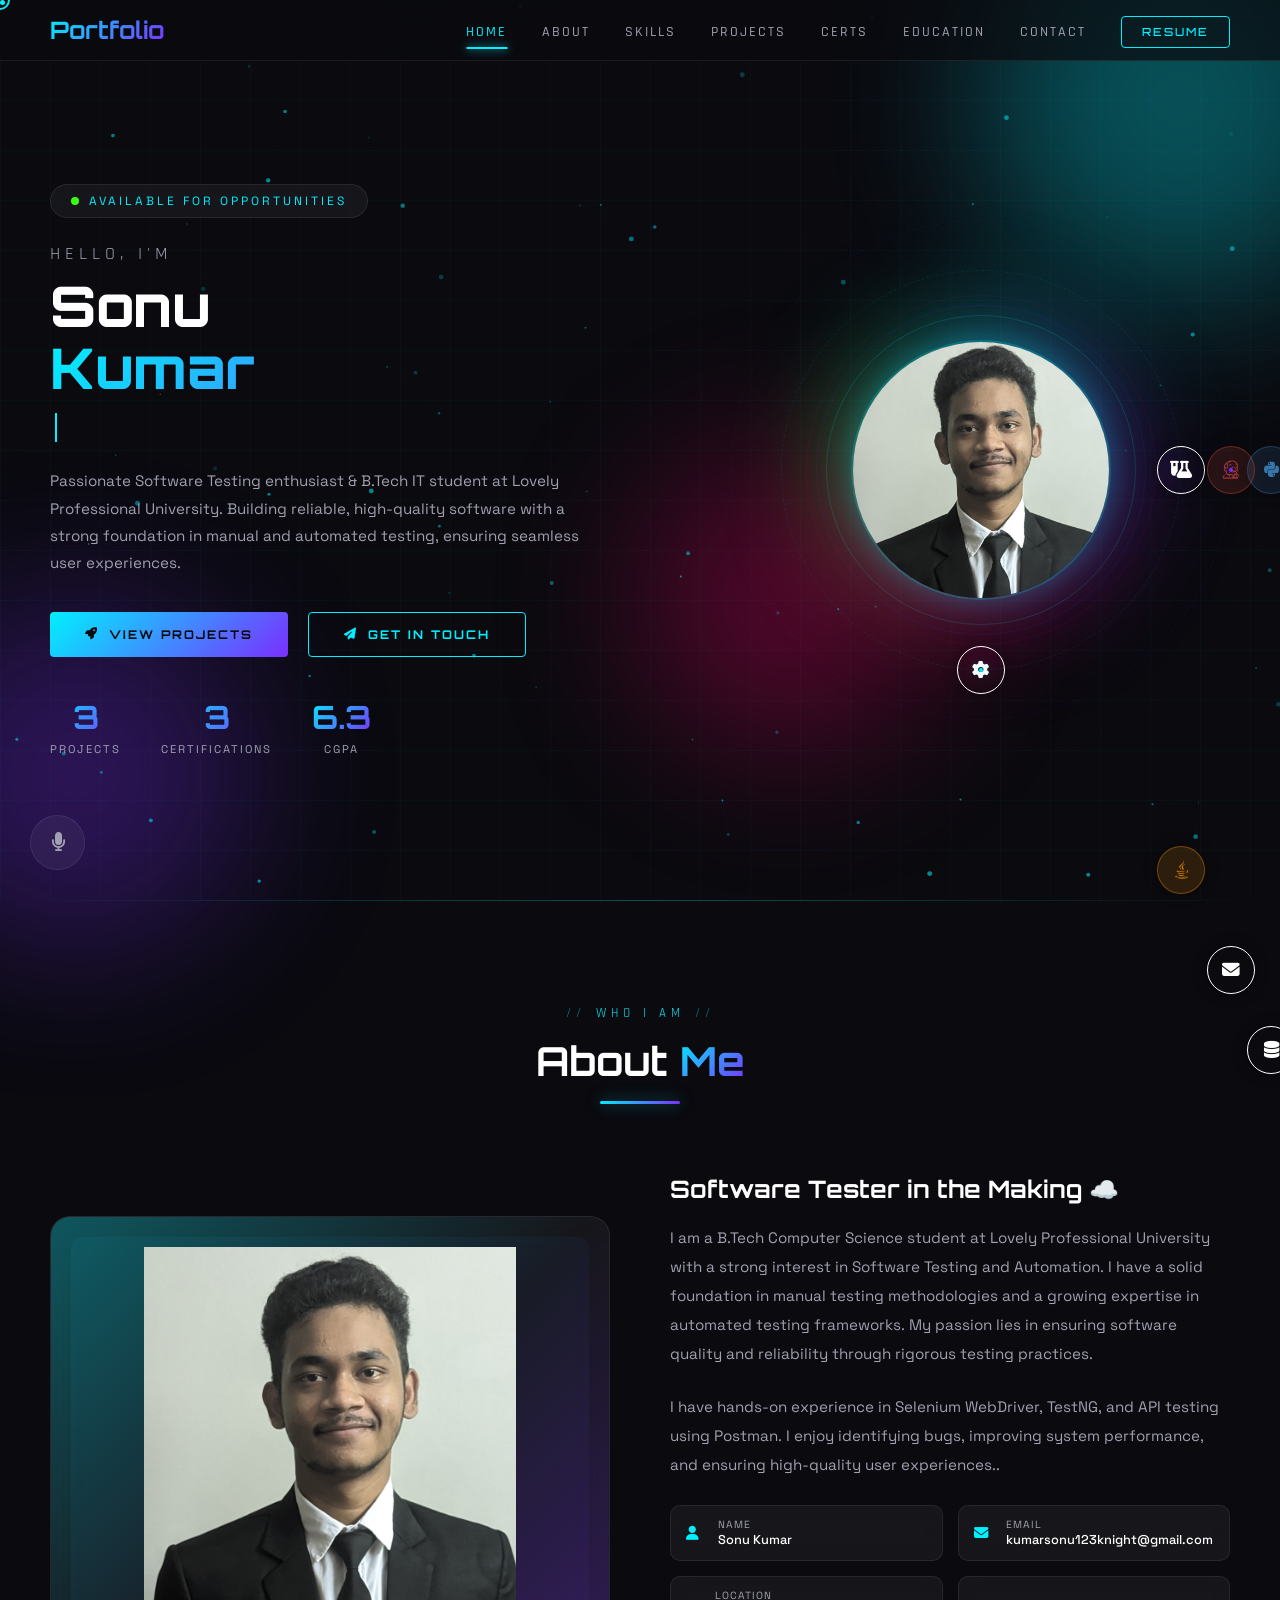
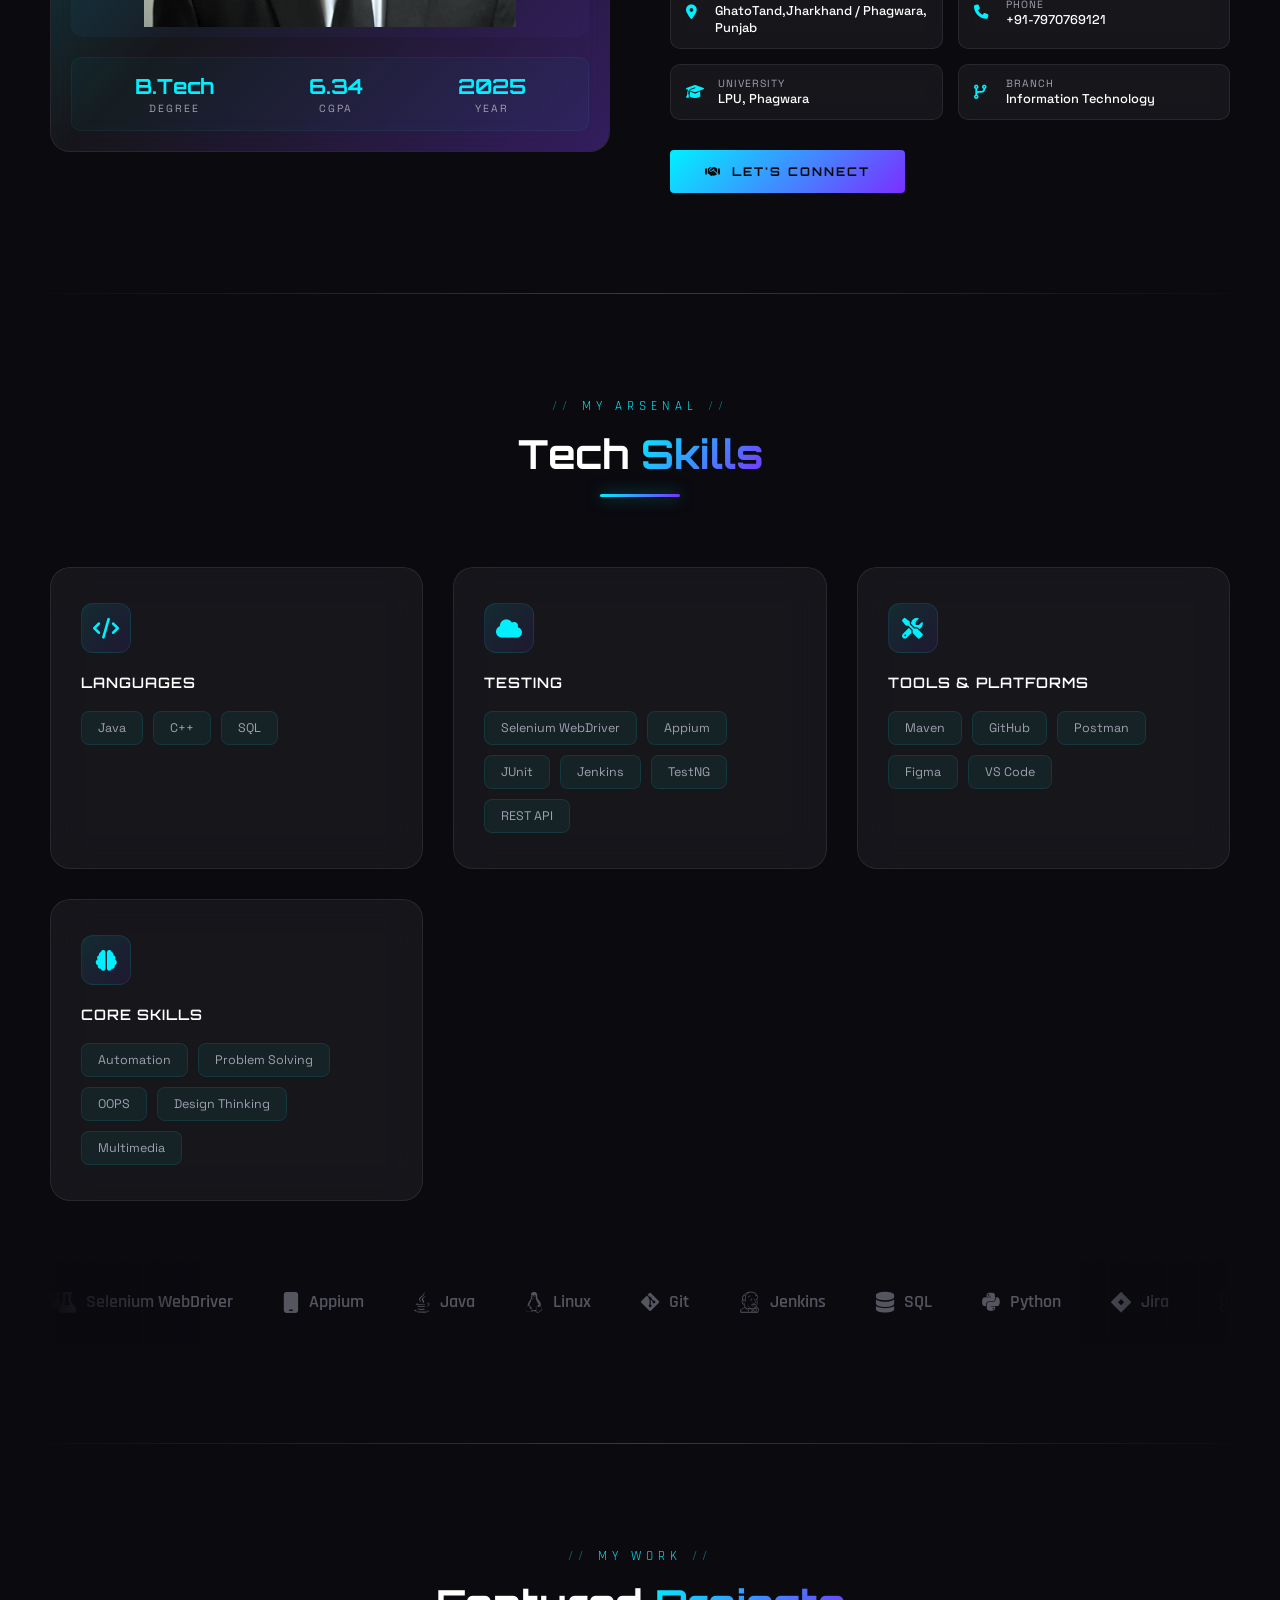
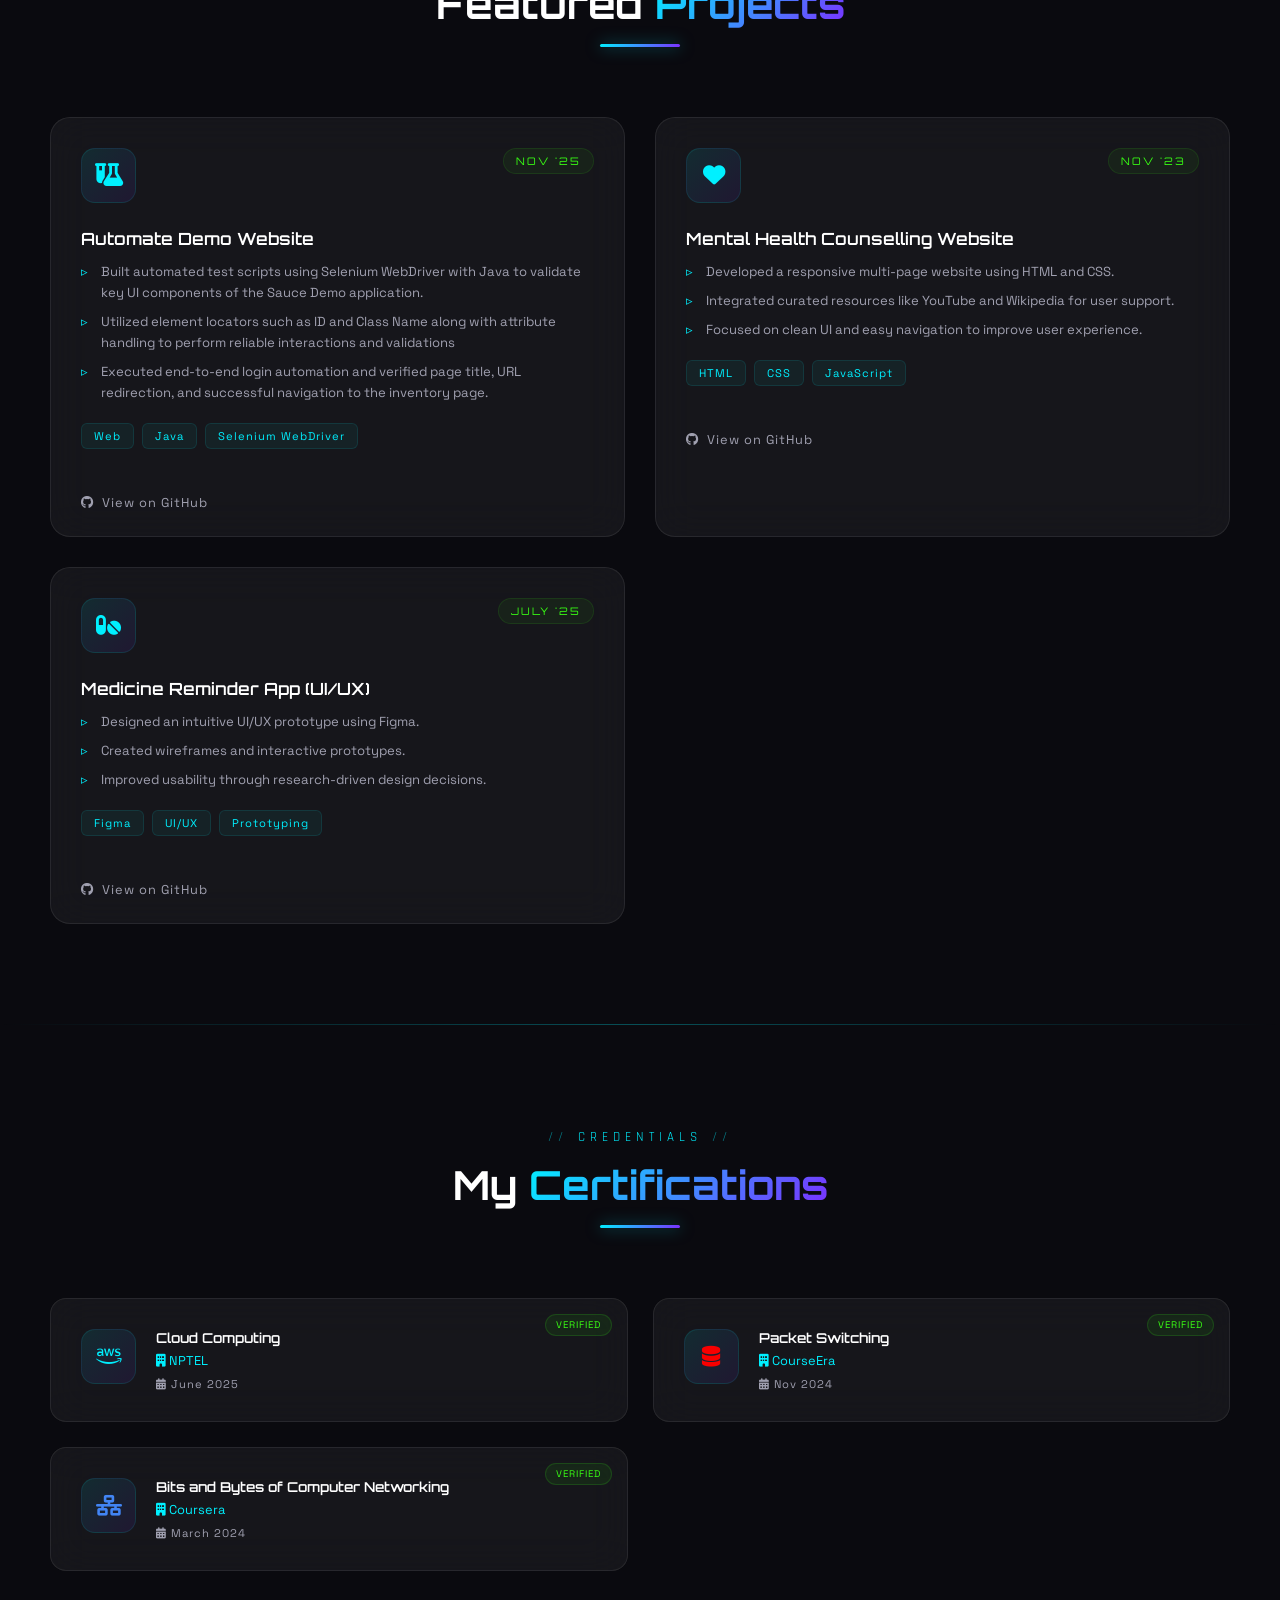
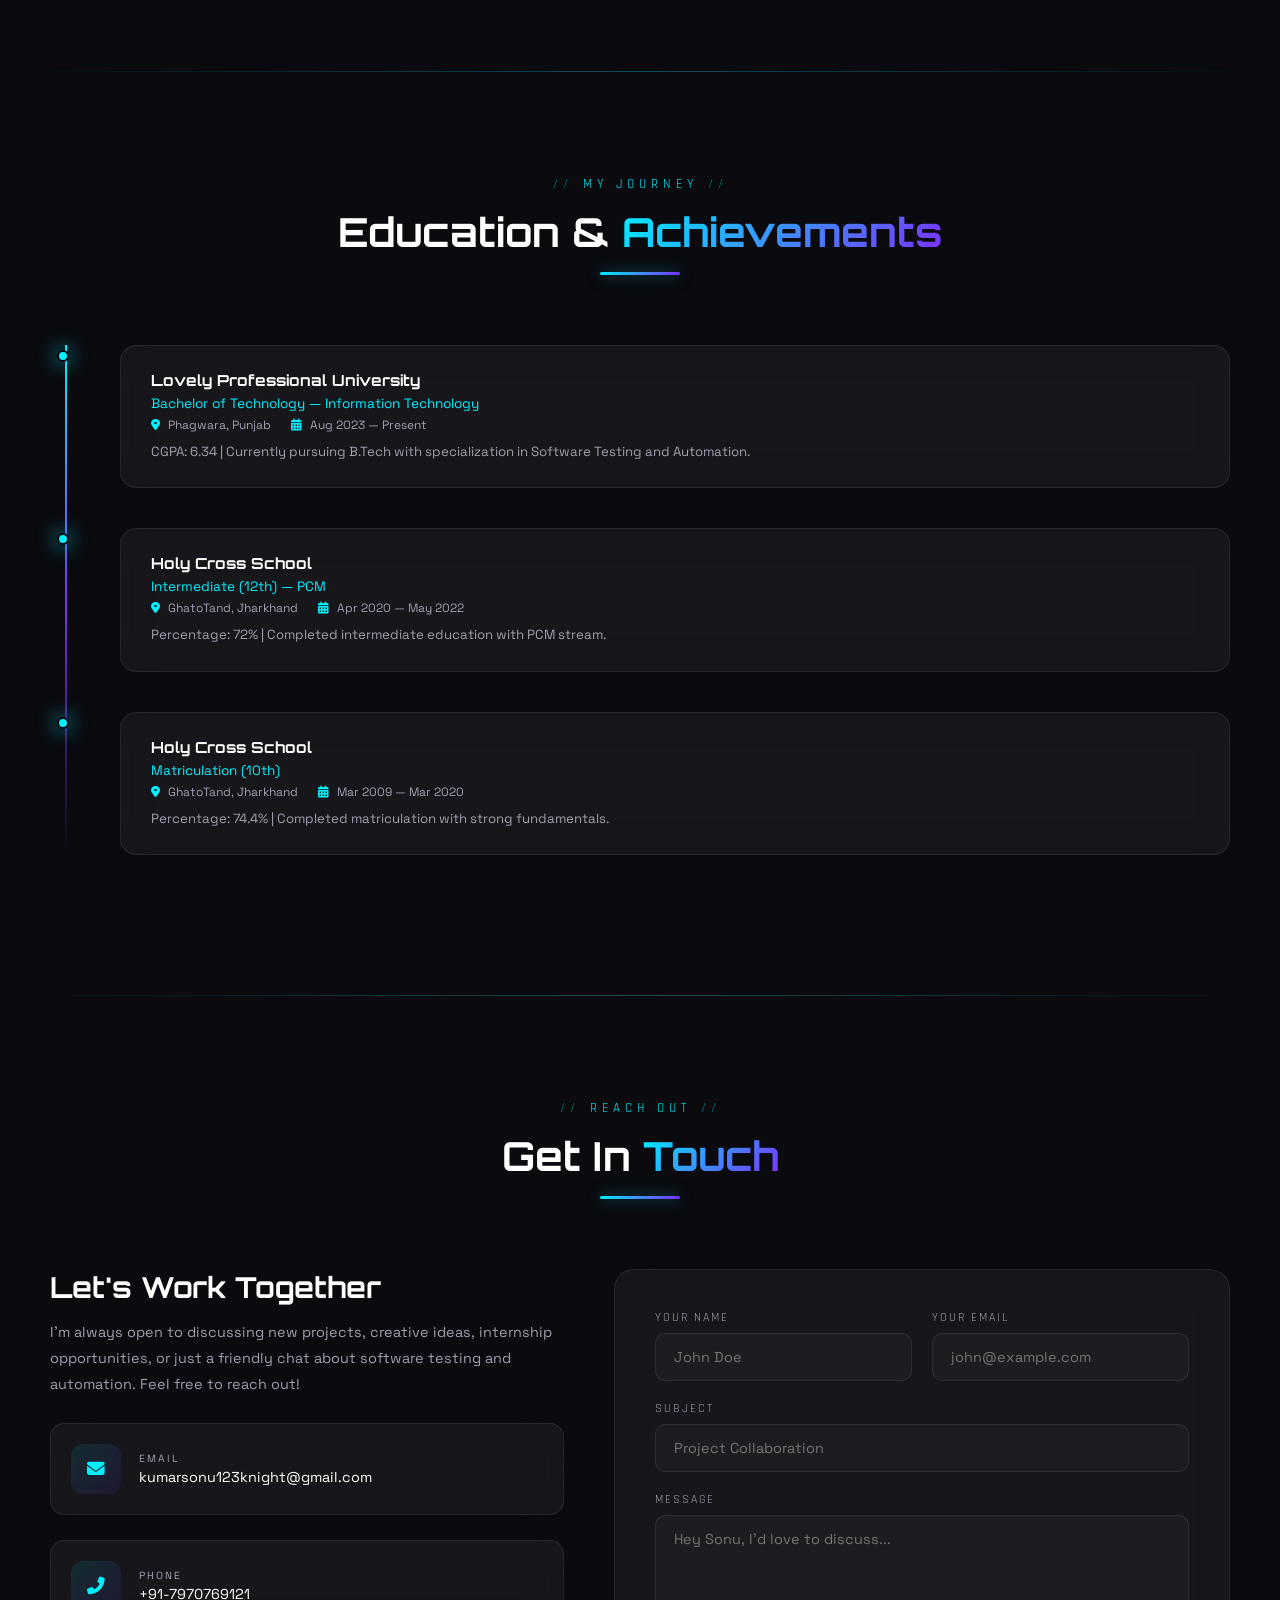
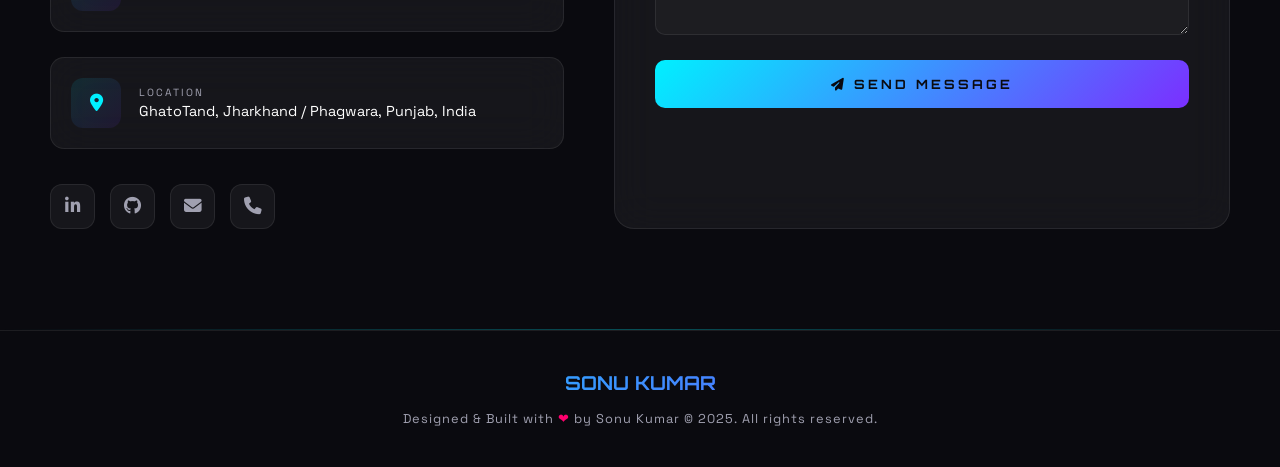
==== commit 065841a5: "Refactor code structure for improved readability and maintainability" ====
--- a/index2.html
+++ b/index2.html
@@ -2324,7 +2324,7 @@
             <li><a href="#certifications">Certs</a></li>
             <li><a href="#education">Education</a></li>
             <li><a href="#contact">Contact</a></li>
-            <li><a href="resume.pdf" class="nav-resume-btn">Resume</a></li>
+            <li><a href="SonuKumar CV.pdf" class="nav-resume-btn">Resume</a></li>
         </ul>
         <div class="hamburger" id="hamburger">
             <span></span>
@@ -2400,25 +2400,28 @@
 
                     <!-- Orbit Ring 1 - Inner (Clockwise) -->
                     <div class="orbit-ring orbit-ring-1">
-                        <div class="orbit-node node-aws" data-label="AWS"><i class="fab fa-aws"></i></div>
-                        <div class="orbit-node node-docker" data-label="DOCKER"><i class="fab fa-docker"></i></div>
-                        <div class="orbit-node node-linux" data-label="LINUX"><i class="fab fa-linux"></i></div>
-                        <div class="orbit-node node-cloud" data-label="CLOUD"><i class="fas fa-cloud"></i></div>
+                        <div class="orbit-node node-selenium" data-label="SELENIUM"><i class="fas fa-flask-vial"></i></div>
+                        <div class="orbit-node node-appium" data-label="APPIUM"><i class="fas fa-mobile"></i></div>
+                        <div class="orbit-node node-java" data-label="JAVA"><i class="fab fa-java"></i></div>
+                        <div class="orbit-node node-testng" data-label="TESTNG"><i class="fas fa-gear"></i></div>
                         <div class="orbit-spark"></div>
                     </div>
 
                     <!-- Orbit Ring 2 - Middle (Counter-Clockwise) -->
                     <div class="orbit-ring orbit-ring-2">
                         <div class="orbit-node node-jenkins" data-label="JENKINS"><i class="fab fa-jenkins"></i></div>
-                        <div class="orbit-node node-git" data-label="GIT"><i class="fab fa-git-alt"></i></div>
-                        <div class="orbit-node node-java" data-label="JAVA"><i class="fab fa-java"></i></div>
+                        <div class="orbit-node node-github" data-label="GITHUB"><i class="fab fa-github"></i></div>
+                        <div class="orbit-node node-postman" data-label="POSTMAN"><i class="fas fa-envelope"></i></div>
+                        <div class="orbit-node node-maven" data-label="MAVEN"><i class="fas fa-cube"></i></div>
                         <div class="orbit-spark"></div>
                     </div>
 
                     <!-- Orbit Ring 3 - Outer (Clockwise Slow) -->
                     <div class="orbit-ring orbit-ring-3">
-                        <div class="orbit-node node-azure" data-label="AZURE"><i class="fas fa-cloud"></i></div>
                         <div class="orbit-node node-python" data-label="PYTHON"><i class="fab fa-python"></i></div>
+                        <div class="orbit-node node-sql" data-label="SQL"><i class="fas fa-database"></i></div>
+                        <div class="orbit-node node-vscode" data-label="VS CODE"><i class="fab fa-code"></i></div>
+                        <div class="orbit-node node-figma" data-label="FIGMA"><i class="fab fa-figma"></i></div>
                         <div class="orbit-spark"></div>
                     </div>
                 </div>
@@ -2450,7 +2453,7 @@
                             <div class="info-label">Degree</div>
                         </div>
                         <div class="about-info-item">
-                            <div class="info-val">6.3</div>
+                            <div class="info-val">6.34</div>
                             <div class="info-label">CGPA</div>
                         </div>
                         <div class="about-info-item">
@@ -2595,30 +2598,30 @@
         <!-- Tech Marquee -->
         <div class="tech-marquee-wrapper reveal">
             <div class="tech-marquee">
-                <div class="tech-marquee-item"><i class="fab fa-aws"></i> Selenium WebDriver</div>
-                <div class="tech-marquee-item"><i class="fab fa-docker"></i> Appium</div>
+                <div class="tech-marquee-item"><i class="fas fa-flask-vial"></i> Selenium WebDriver</div>
+                <div class="tech-marquee-item"><i class="fas fa-mobile"></i> Appium</div>
                 <div class="tech-marquee-item"><i class="fab fa-java"></i> Java</div>
                 <div class="tech-marquee-item"><i class="fab fa-linux"></i> Linux</div>
                 <div class="tech-marquee-item"><i class="fab fa-git-alt"></i> Git</div>
                 <div class="tech-marquee-item"><i class="fab fa-jenkins"></i> Jenkins</div>
                 <div class="tech-marquee-item"><i class="fas fa-database"></i> SQL</div>
                 <div class="tech-marquee-item"><i class="fab fa-python"></i> Python</div>
-                <div class="tech-marquee-item"><i class="fas fa-cloud"></i> Jira</div>
+                <div class="tech-marquee-item"><i class="fab fa-jira"></i> Jira</div>
                 <div class="tech-marquee-item"><i class="fab fa-figma"></i> Figma</div>
-                <div class="tech-marquee-item"><i class="fas fa-shield-alt"></i> Postman</div>
+                <div class="tech-marquee-item"><i class="fas fa-envelope"></i> Postman</div>
                 <div class="tech-marquee-item"><i class="fas fa-network-wired"></i> REST API</div>
                 <!-- Duplicate for seamless loop -->
-                <div class="tech-marquee-item"><i class="fab fa-aws"></i> Selenium WebDriver</div>
-                <div class="tech-marquee-item"><i class="fab fa-docker"></i> Appium</div>
+                <div class="tech-marquee-item"><i class="fas fa-flask-vial"></i> Selenium WebDriver</div>
+                <div class="tech-marquee-item"><i class="fas fa-mobile"></i> Appium</div>
                 <div class="tech-marquee-item"><i class="fab fa-java"></i> Java</div>
                 <div class="tech-marquee-item"><i class="fab fa-linux"></i> Linux</div>
                 <div class="tech-marquee-item"><i class="fab fa-git-alt"></i> Git</div>
                 <div class="tech-marquee-item"><i class="fab fa-jenkins"></i> Jenkins</div>
                 <div class="tech-marquee-item"><i class="fas fa-database"></i> SQL</div>
                 <div class="tech-marquee-item"><i class="fab fa-python"></i> Python</div>
-                <div class="tech-marquee-item"><i class="fas fa-cloud"></i> Jira</div>
+                <div class="tech-marquee-item"><i class="fab fa-jira"></i> Jira</div>
                 <div class="tech-marquee-item"><i class="fab fa-figma"></i> Figma</div>
-                <div class="tech-marquee-item"><i class="fas fa-shield-alt"></i> Postman</div>
+                <div class="tech-marquee-item"><i class="fas fa-envelope"></i> Postman</div>
                 <div class="tech-marquee-item"><i class="fas fa-network-wired"></i> REST API</div>
             </div>
         </div>
@@ -2635,12 +2638,41 @@
         </div>
 
         <div class="projects-grid">
+
+            <!-- Project 3: Automate Demo Website -->
+            <div class="project-card reveal">
+                <div class="project-card-header">
+                    <div class="project-icon">
+                        <i class="fas fa-flask-vial"></i>
+                    </div>
+                    <div class="project-date">NOV '25</div>
+                </div>
+                <div class="project-card-body">
+                    <h3>Automate Demo Website</h3>
+                    <ul class="project-highlight-list">
+                        <li>Built automated test scripts using Selenium WebDriver with Java to validate key UI components of the Sauce Demo application.</li>
+                        <li>Utilized element locators such as ID and Class Name along with attribute handling to perform reliable interactions and validations</li>
+                        <li>Executed end-to-end login automation and verified page title, URL redirection, and successful navigation to the inventory page.</li>
+                    </ul>
+                    <div class="project-tech-stack">
+                        <span class="project-tech">Web</span>
+                        <span class="project-tech">Java</span>
+                        <span class="project-tech">Selenium WebDriver</span>
+                    </div>
+                </div>
+                <div class="project-card-footer">
+                    <a href="https://github.com/Sonukumar769121" class="project-link" target="_blank">
+                        <i class="fab fa-github"></i> View on GitHub
+                    </a>
+                </div>
+                
+            </div>
             
             <!-- Project 1: Mental Health Counselling Website -->
             <div class="project-card reveal">
                 <div class="project-card-header">
                     <div class="project-icon">
-                        <i class="fas fa-network-wired"></i>
+                        <i class="fas fa-heart"></i>
                     </div>
                     <div class="project-date">NOV '23</div>
                 </div>
@@ -2668,7 +2700,7 @@
             <div class="project-card reveal">
                 <div class="project-card-header">
                     <div class="project-icon">
-                        <i class="fas fa-laptop-medical"></i>
+                        <i class="fas fa-pills"></i>
                     </div>
                     <div class="project-date">JULY '25</div>
                 </div>
@@ -2692,7 +2724,7 @@
                 </div>
             </div>
 
-            <!-- Project 3: Automate Demo Website -->
+            <!-- Project 3: Automate Demo Website
             <div class="project-card reveal">
                 <div class="project-card-header">
                     <div class="project-icon">
@@ -2717,7 +2749,8 @@
                     <a href="https://github.com/Sonukumar769121" class="project-link" target="_blank">
                         <i class="fab fa-github"></i> View on GitHub
                     </a>
-                </div>
+                </div> -->
+                
             </div>
     </section>
 
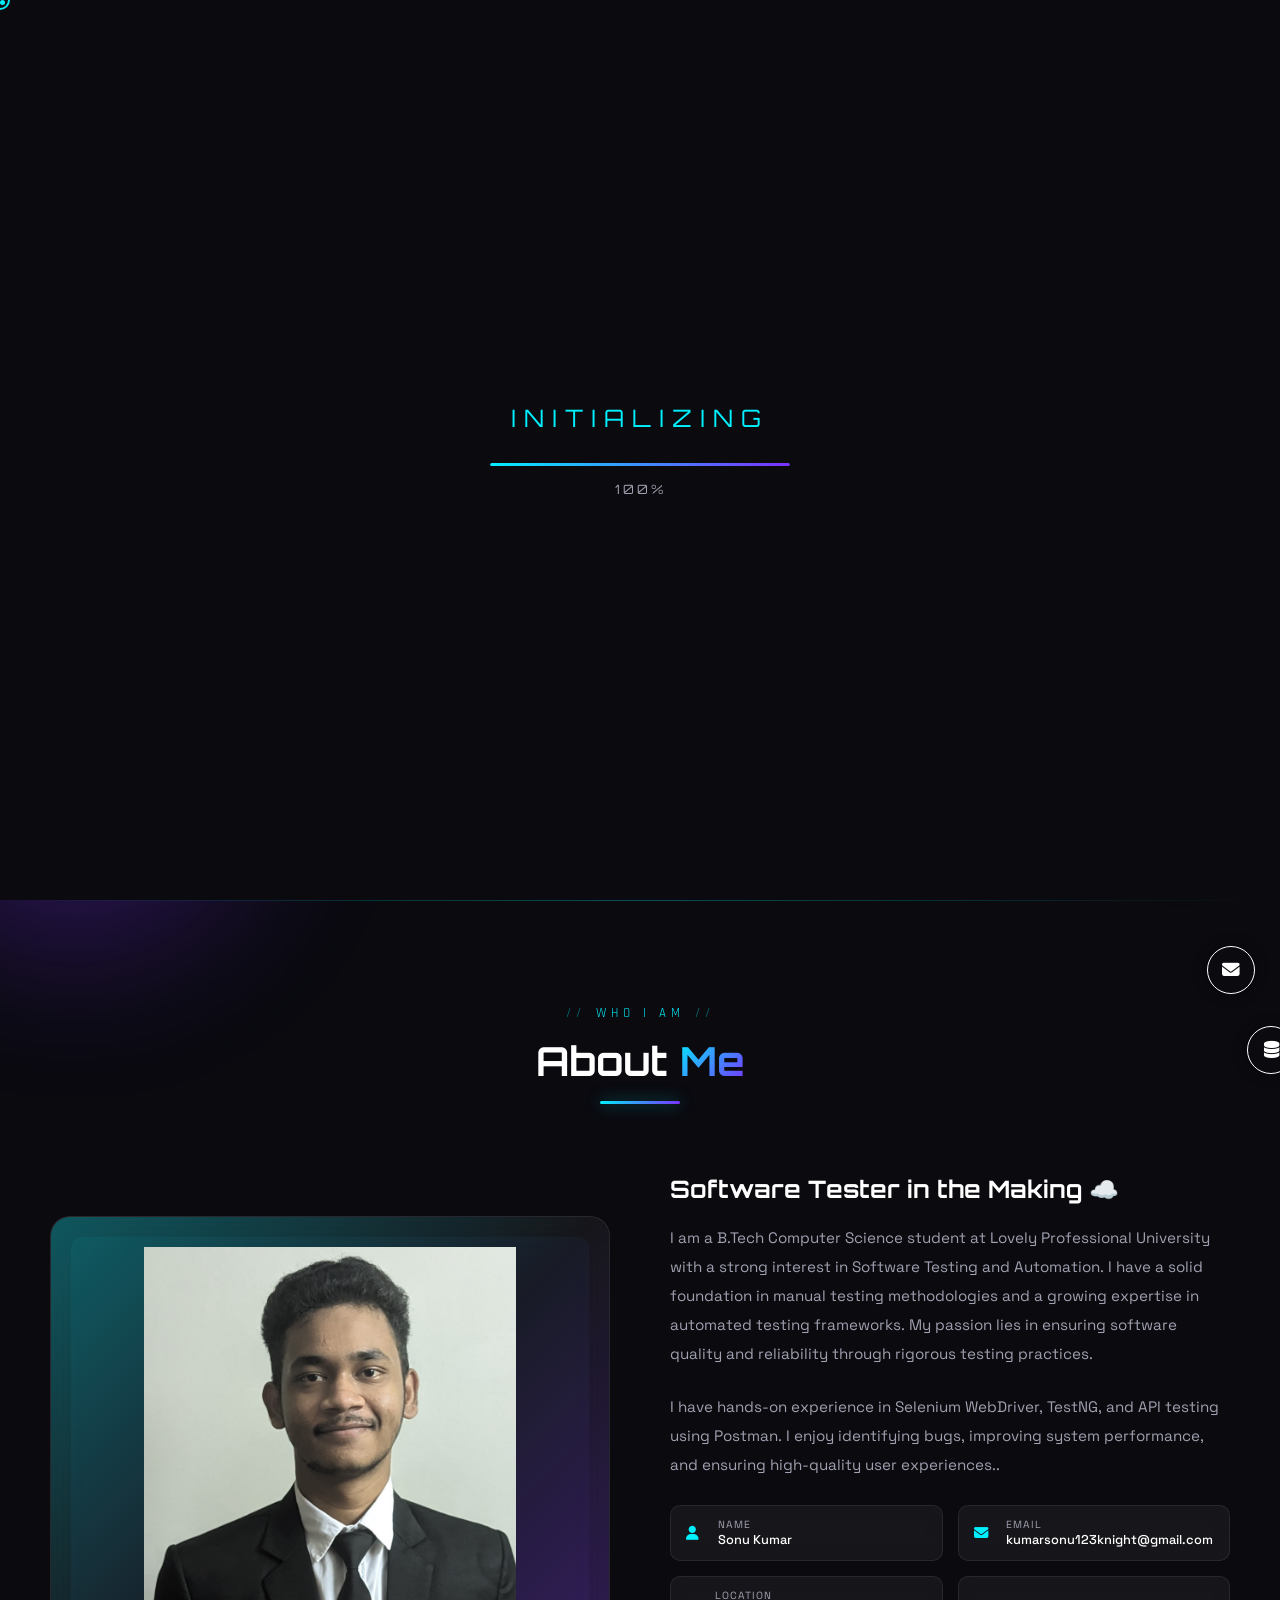
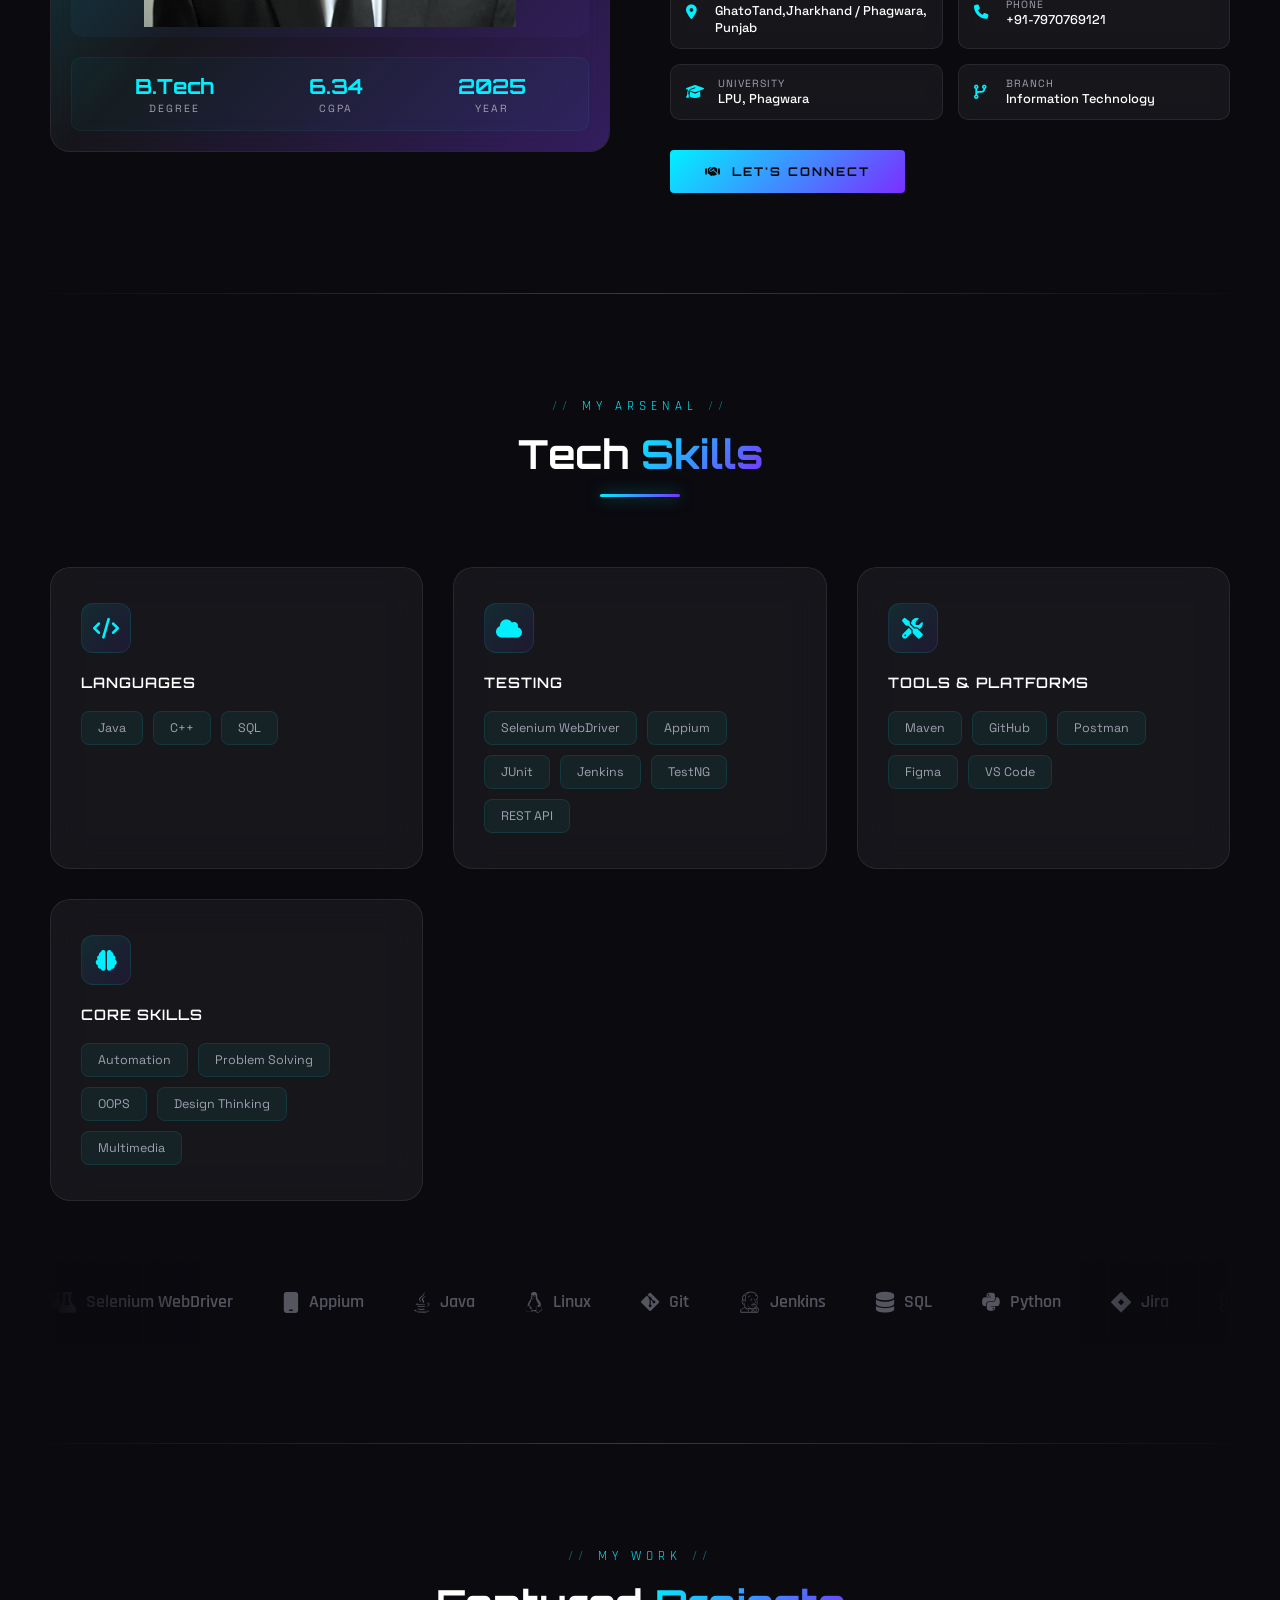
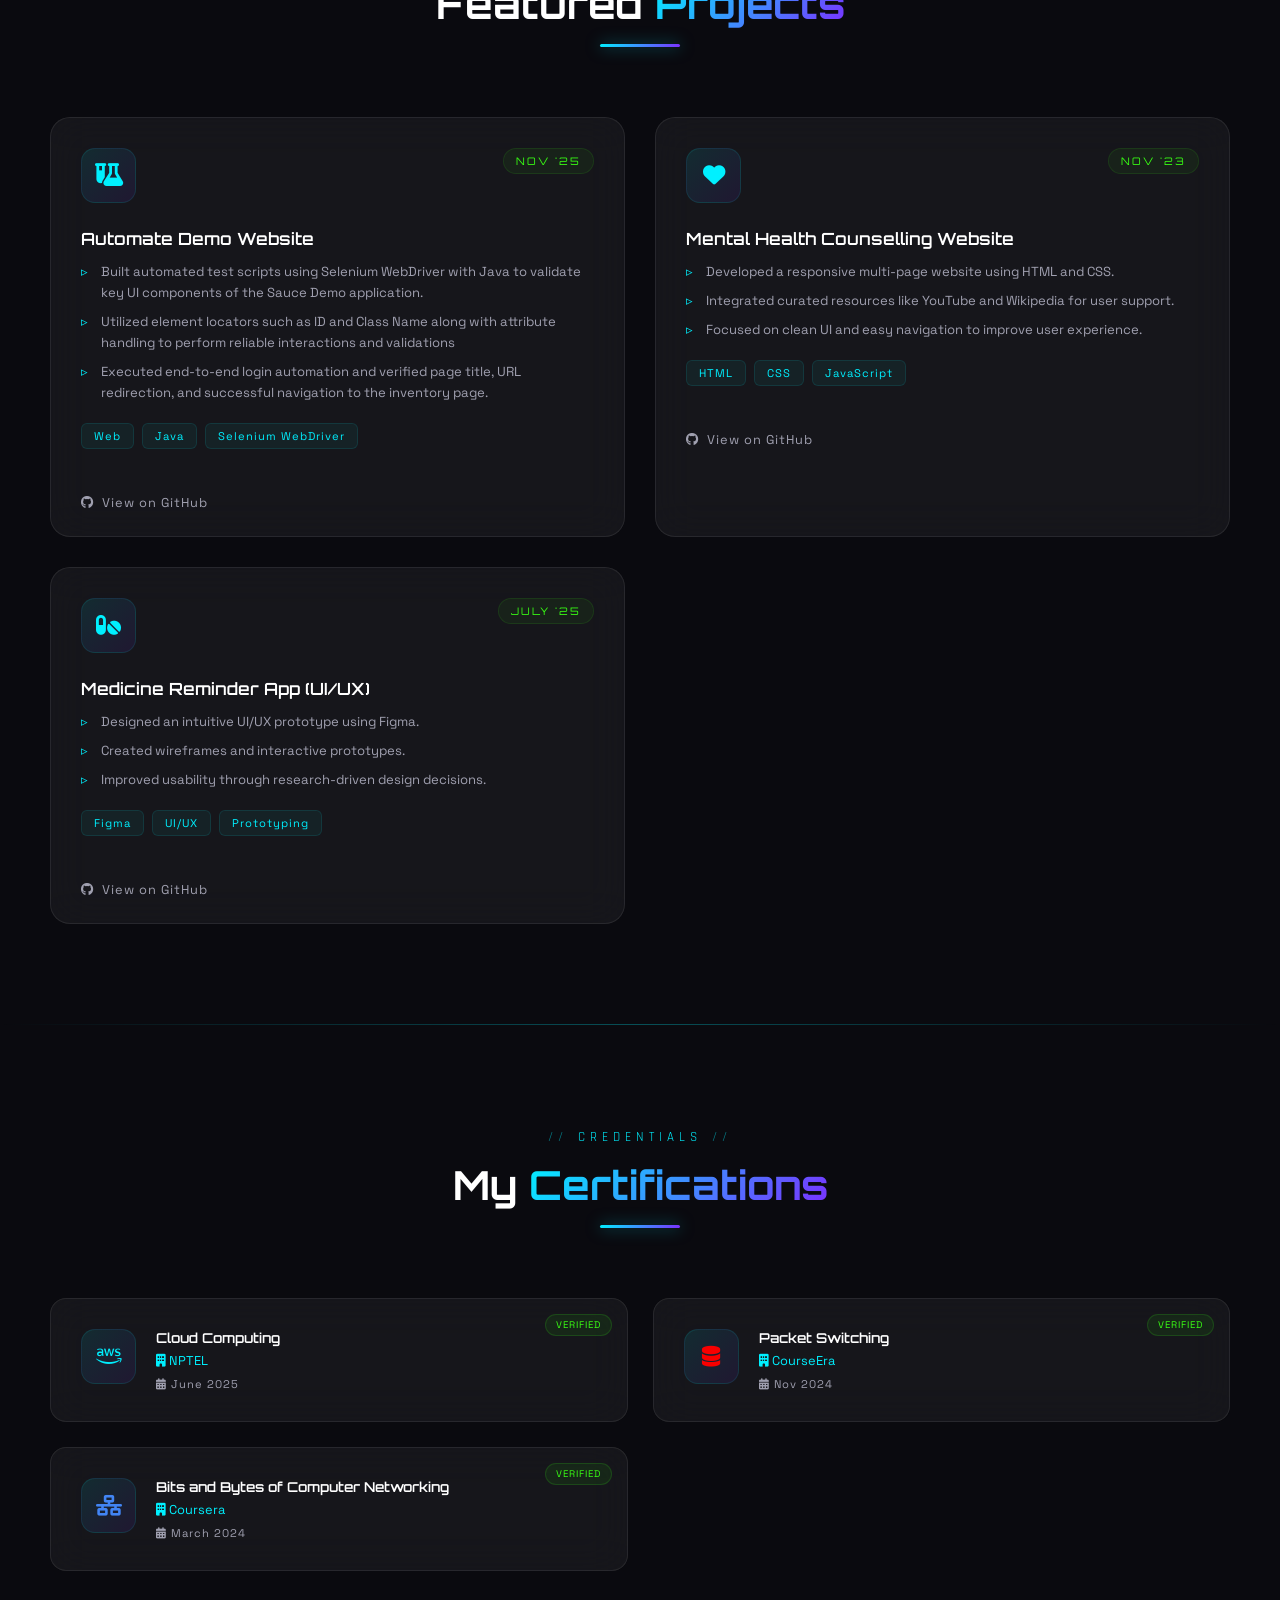
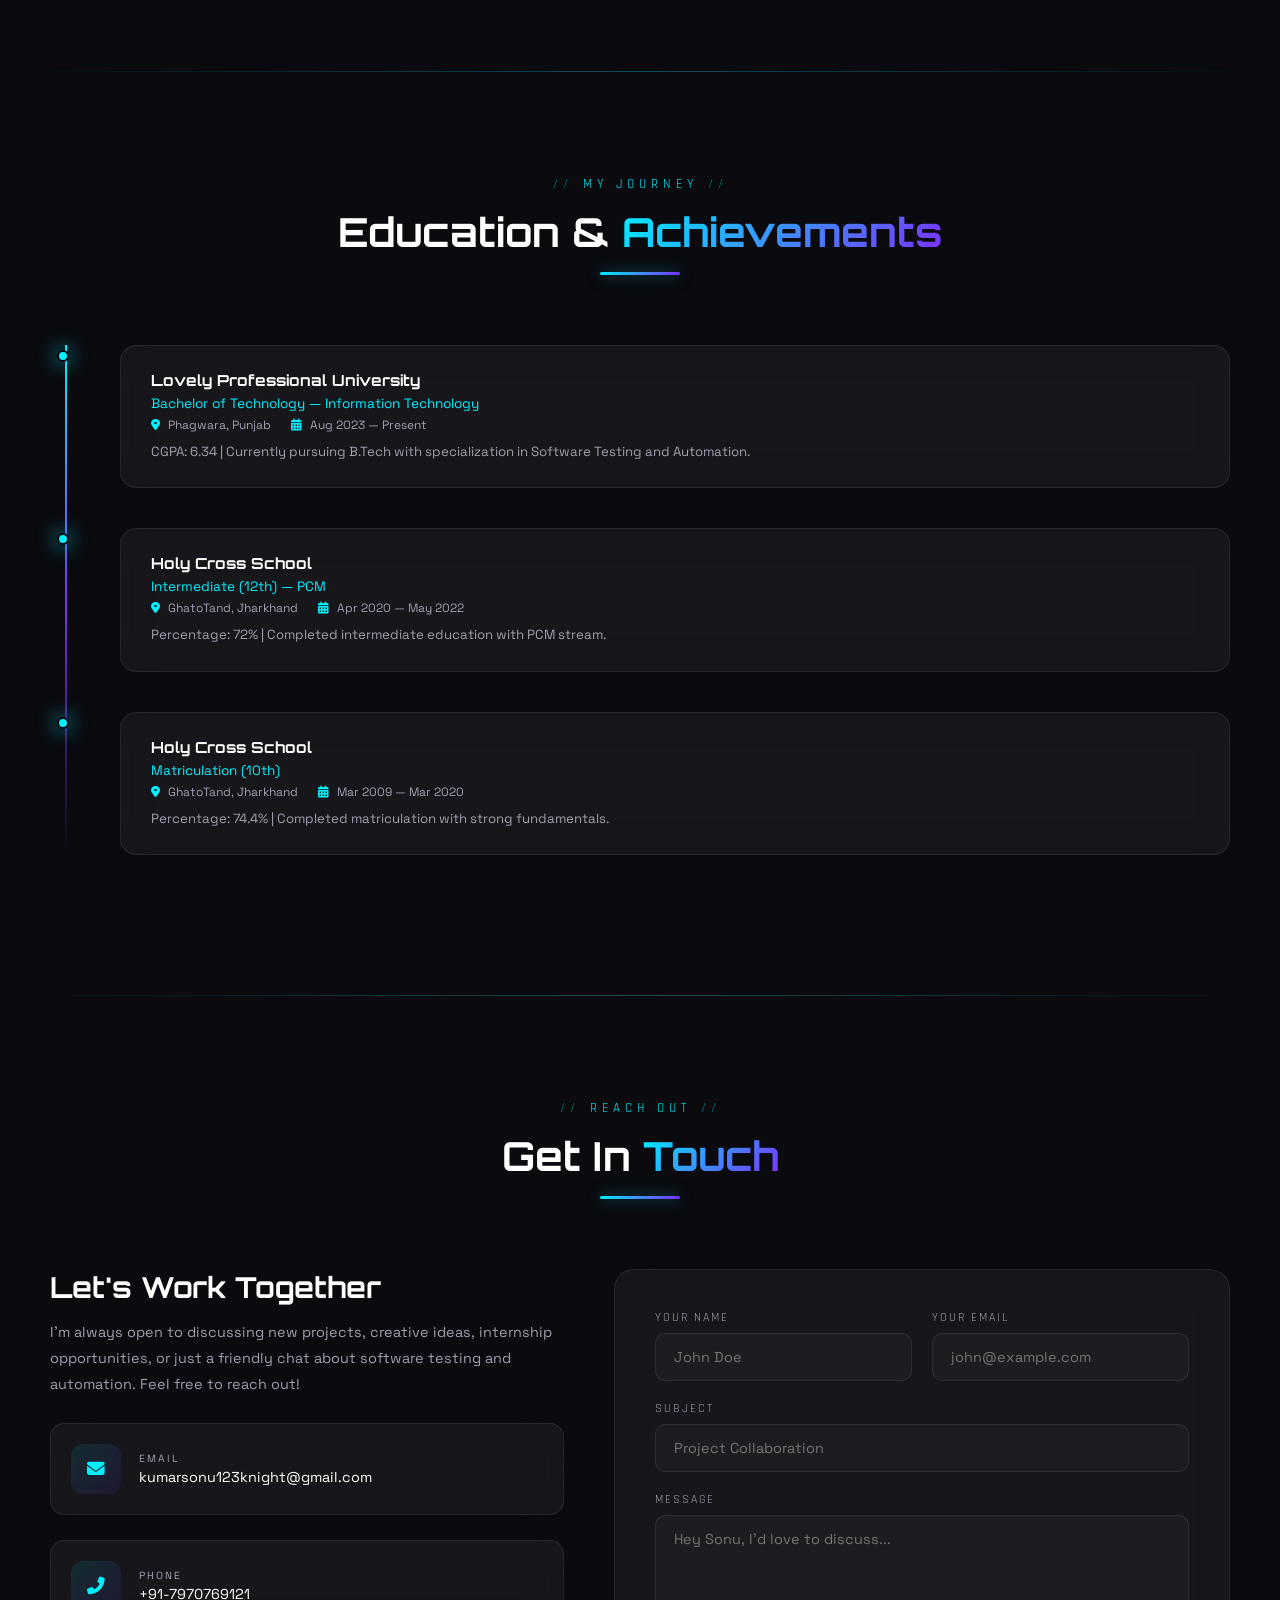
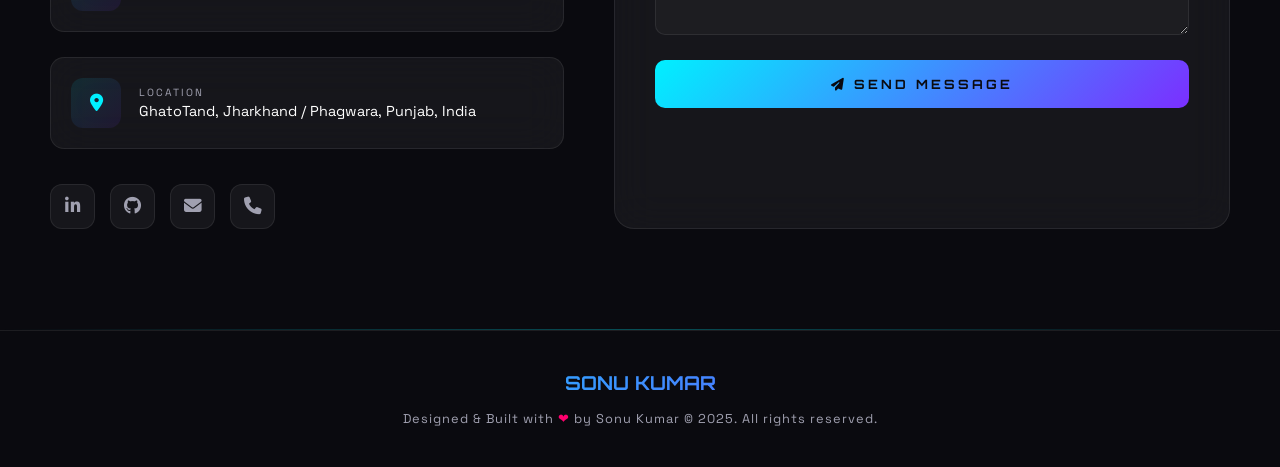
==== commit d417749c: "Add initial CSS stylesheet for styling the application" ====
--- a/index2.html
+++ b/index2.html
@@ -2324,7 +2324,7 @@
             <li><a href="#certifications">Certs</a></li>
             <li><a href="#education">Education</a></li>
             <li><a href="#contact">Contact</a></li>
-            <li><a href="SonuKumar CV.pdf" class="nav-resume-btn">Resume</a></li>
+            <li><a href="Assests/SonuKumar CV.pdf" class="nav-resume-btn">Resume</a></li>
         </ul>
         <div class="hamburger" id="hamburger">
             <span></span>
@@ -2395,7 +2395,7 @@
 
                     <!-- Profile Image -->
                     <div class="hero-image-wrapper">
-                        <img src="cv.jpg" alt="Sonu Kumar">
+                        <img src="Assests/cv.jpg" alt="Sonu Kumar">
                     </div>
 
                     <!-- Orbit Ring 1 - Inner (Clockwise) -->
@@ -2445,7 +2445,7 @@
                     <div class="about-img-wrapper">
                         <!-- Replace with your image -->
                         <!-- <div class="about-img-placeholder">YOUR PHOTO HERE</div> -->
-                        <img src="cv.jpg" alt="Sonu Kumar" width="50" height="50">
+                        <img src="Assests/cv.jpg" alt="Sonu Kumar" width="50" height="50">
                     </div>
                     <div class="about-info-strip">
                         <div class="about-info-item">
